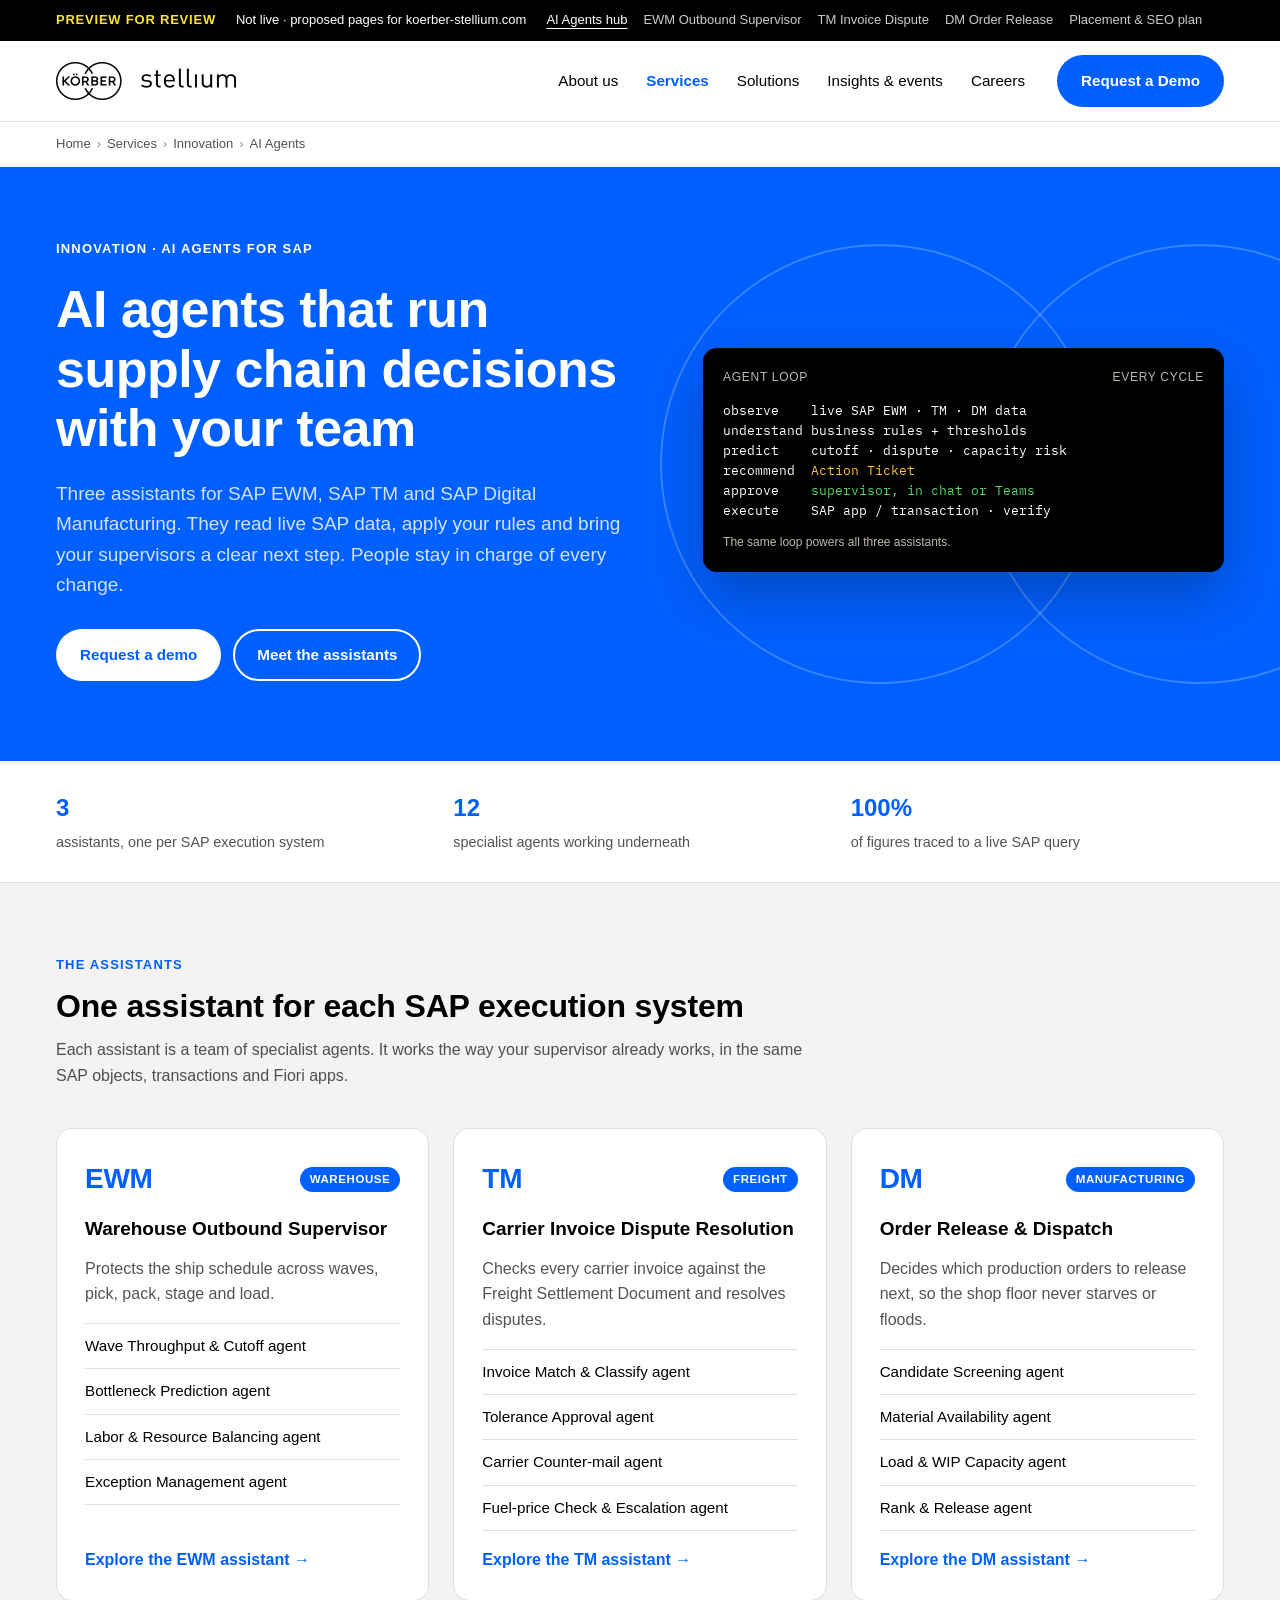
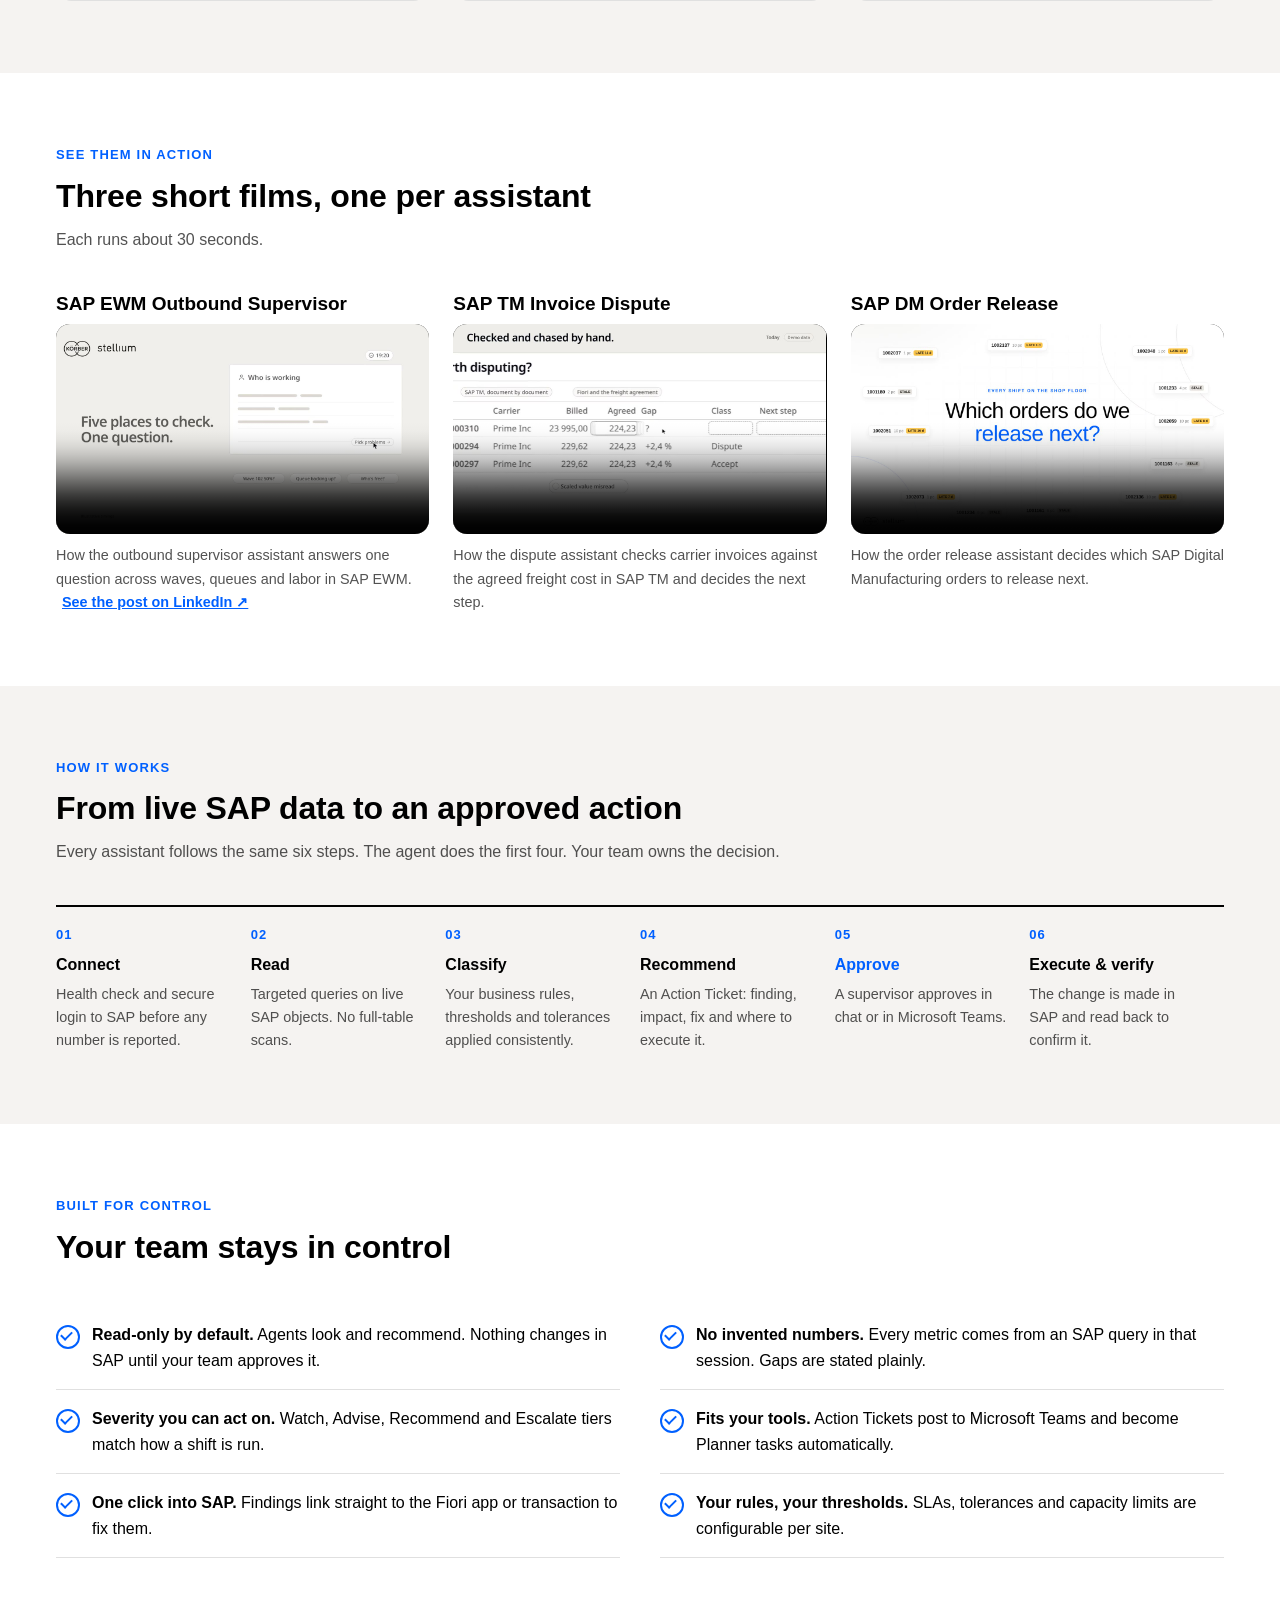
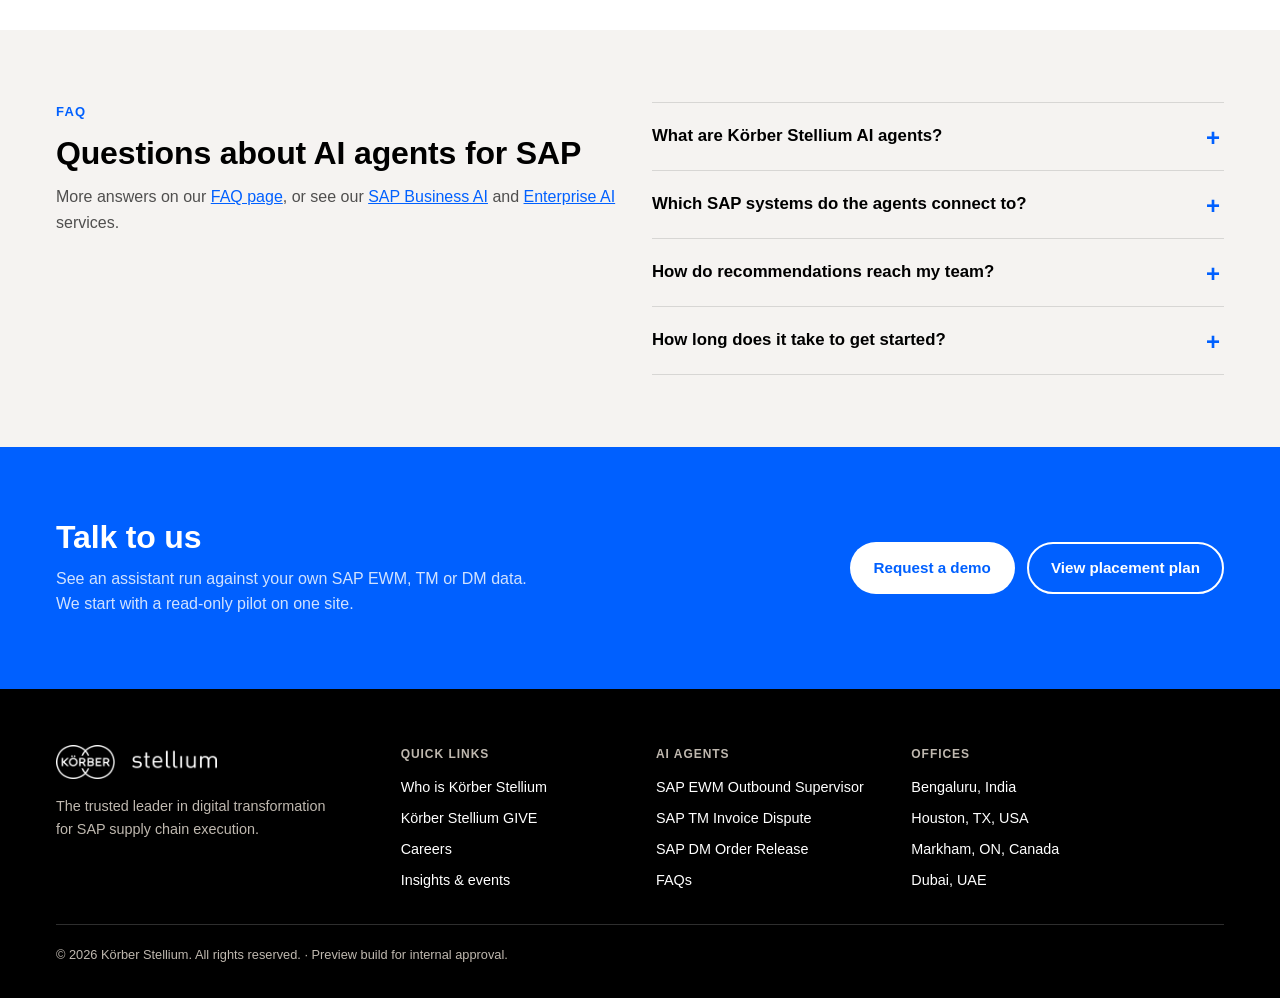
==== index.html @ d1a4d984 "first commit" ====
<!doctype html>
<html lang="en"><head><meta charset="utf-8"><meta name="viewport" content="width=device-width, initial-scale=1, viewport-fit=cover"><title>AI Agents for SAP EWM, TM &amp; DM | Körber Stellium</title>
<meta name="claude:viewport-fit-sides" content="cover">
<meta name="description" content="AI agents for SAP EWM outbound supervision, SAP TM freight invoice disputes and SAP DM order release. Live SAP data, clear recommendations, human approval.">
<meta name="keywords" content="SAP AI agents, SAP EWM AI, SAP TM invoice dispute automation, SAP Digital Manufacturing order release, supply chain AI agents">
<meta name="robots" content="noindex, nofollow"><!-- preview only: switch to "index, follow" on koerber-stellium.com -->
<link rel="canonical" href="https://koerber-stellium.com/our-services/innovation/ai-agents/">
<meta property="og:type" content="website"><meta property="og:site_name" content="Körber Stellium">
<meta property="og:title" content="AI Agents for SAP EWM, TM &amp; DM | Körber Stellium"><meta property="og:description" content="AI agents for SAP EWM outbound supervision, SAP TM freight invoice disputes and SAP DM order release. Live SAP data, clear recommendations, human approval."><meta property="og:url" content="https://koerber-stellium.com/our-services/innovation/ai-agents/">
<meta property="og:image" content="https://koerber-stellium.com/wp-content/uploads/ai-agents/ewm-outbound-supervisor.jpg"><meta property="og:image:width" content="1280"><meta property="og:image:height" content="720"><meta property="og:image:alt" content="AI Agents for SAP EWM, TM &amp; DM | Körber Stellium"><meta name="twitter:card" content="summary_large_image"><meta name="twitter:image" content="https://koerber-stellium.com/wp-content/uploads/ai-agents/ewm-outbound-supervisor.jpg"><meta name="twitter:title" content="AI Agents for SAP EWM, TM &amp; DM | Körber Stellium"><meta name="twitter:description" content="AI agents for SAP EWM outbound supervision, SAP TM freight invoice disputes and SAP DM order release. Live SAP data, clear recommendations, human approval.">
<link rel="preconnect" href="https://fonts.googleapis.com"><link rel="stylesheet" href="https://fonts.googleapis.com/css2?family=IBM+Plex+Mono:wght@400;600&display=swap"><link rel="stylesheet" href="styles.css"><script type="application/ld+json">{"@context": "https://schema.org", "@type": "BreadcrumbList", "itemListElement": [{"@type": "ListItem", "position": 1, "name": "Home", "item": "https://koerber-stellium.com/"}, {"@type": "ListItem", "position": 2, "name": "Services", "item": "https://koerber-stellium.com/our-services/"}, {"@type": "ListItem", "position": 3, "name": "Innovation", "item": "https://koerber-stellium.com/our-services/innovation/"}, {"@type": "ListItem", "position": 4, "name": "AI Agents", "item": "https://koerber-stellium.com/our-services/innovation/ai-agents/"}]}</script><script type="application/ld+json">{"@context": "https://schema.org", "@type": "FAQPage", "mainEntity": [{"@type": "Question", "name": "What are Körber Stellium AI agents?", "acceptedAnswer": {"@type": "Answer", "text": "They are AI assistants that work inside your SAP execution systems. Each one reads live data from SAP EWM, SAP TM or SAP Digital Manufacturing, applies your business rules, and hands your team a ranked recommendation or a ready-to-approve action."}}, {"@type": "Question", "name": "Which SAP systems do the agents connect to?", "acceptedAnswer": {"@type": "Answer", "text": "SAP Extended Warehouse Management (EWM), SAP Transportation Management (TM) and SAP Digital Manufacturing (DM), on S/4HANA and SAP cloud tenants, through the Körber Stellium SAP Connector and SAP DM APIs."}}, {"@type": "Question", "name": "How do recommendations reach my team?", "acceptedAnswer": {"@type": "Answer", "text": "As Action Tickets with the finding, the impact, the recommended step and the SAP transaction or Fiori app to use. Tickets can be posted to a Microsoft Teams channel, where a flow creates Planner tasks automatically."}}, {"@type": "Question", "name": "How long does it take to get started?", "acceptedAnswer": {"@type": "Answer", "text": "A typical pilot starts with one assistant, one site and read-only access. Talk to us about an assessment of your EWM, TM or DM landscape to scope it."}}]}</script><script type="application/ld+json">{"@context": "https://schema.org", "@type": "ItemList", "name": "Körber Stellium AI agents for SAP", "itemListElement": [{"@type": "ListItem", "position": 1, "url": "https://koerber-stellium.com/our-services/innovation/ai-agents/sap-ewm-outbound-supervisor-agent/", "name": "SAP EWM Outbound Supervisor AI Agent"}, {"@type": "ListItem", "position": 2, "url": "https://koerber-stellium.com/our-services/innovation/ai-agents/sap-tm-freight-invoice-dispute-agent/", "name": "SAP TM Freight Invoice Dispute AI Agent"}, {"@type": "ListItem", "position": 3, "url": "https://koerber-stellium.com/our-services/innovation/ai-agents/sap-dm-order-release-agent/", "name": "SAP DM Order Release AI Agent"}]}</script></head><body><div class="review"><div class="wrap"><b>Preview for review</b><span>Not live · proposed pages for koerber-stellium.com</span><nav aria-label="Preview pages"><a href="index.html" aria-current="page">AI Agents hub</a><a href="ewm-outbound-supervisor-agent.html">EWM Outbound Supervisor</a><a href="tm-invoice-dispute-agent.html">TM Invoice Dispute</a><a href="dm-order-release-agent.html">DM Order Release</a><a href="placement-plan.html">Placement &amp; SEO plan</a></nav></div></div><header class="site"><div class="wrap">
<a class="logo" href="index.html" aria-label="Körber Stellium home"><img src="logo-black.png" alt="Körber Stellium" width="180" height="38"></a>
<nav class="mainnav" aria-label="Main"><a href="https://koerber-stellium.com/who-is-korber-stellium/">About us</a><a class="on" href="https://koerber-stellium.com/our-services/">Services</a><a href="https://koerber-stellium.com/our-solutions/">Solutions</a><a href="https://koerber-stellium.com/insights-events/">Insights &amp; events</a><a href="https://koerber-stellium.com/careers-at-stellium/">Careers</a></nav>
<a class="btn btn-blue" href="https://koerber-stellium.com/contact-us/">Request a Demo</a>
</div></header><nav class="crumbs wrap" aria-label="Breadcrumb"><ol><li><a href="https://koerber-stellium.com/">Home</a></li><li><a href="https://koerber-stellium.com/our-services/">Services</a></li><li><a href="https://koerber-stellium.com/our-services/innovation/">Innovation</a></li><li><span aria-current=page>AI Agents</span></li></ol></nav>
<main>
<section class="hero"><div class="rings" aria-hidden="true"><i></i><i></i></div><div class="wrap">
<div class="copy"><p class="eyebrow">Innovation · AI agents for SAP</p>
<h1>AI agents that run supply chain decisions with your team</h1>
<p class="lead">Three assistants for SAP EWM, SAP TM and SAP Digital Manufacturing. They read live SAP data, apply your rules and bring your supervisors a clear next step. People stay in charge of every change.</p>
<div class="ctas"><a class="btn btn-white" href="https://koerber-stellium.com/contact-us/">Request a demo</a><a class="btn btn-ghost" href="#assistants">Meet the assistants</a></div></div>
<div class="console" role="img" aria-label="Example of an agent decision loop">
<div class="bar"><span>Agent loop</span><span>every cycle</span></div>
<pre>observe    live SAP EWM · TM · DM data
understand business rules + thresholds
predict    cutoff · dispute · capacity risk
recommend  <span class="k-rec">Action Ticket</span>
approve    <span class="k-ok">supervisor, in chat or Teams</span>
execute    SAP app / transaction · verify</pre>
<p class="note">The same loop powers all three assistants.</p></div>
</div></section>

<div class="facts"><div class="wrap">
<div><b>3</b><span>assistants, one per SAP execution system</span></div>
<div><b>12</b><span>specialist agents working underneath</span></div>
<div><b>100%</b><span>of figures traced to a live SAP query</span></div>
</div></div>

<section id="assistants" class="cream"><div class="wrap">
<div class="sec-head"><p class="eyebrow" style="color:var(--blue)">The assistants</p><h2>One assistant for each SAP execution system</h2><p>Each assistant is a team of specialist agents. It works the way your supervisor already works, in the same SAP objects, transactions and Fiori apps.</p></div>
<div class="assistants">
<article class="acard"><div class="sys"><strong>EWM</strong><span class="chip c-blue">Warehouse</span></div>
<h3>Warehouse Outbound Supervisor</h3><p class="role">Protects the ship schedule across waves, pick, pack, stage and load.</p><ul><li>Wave Throughput &amp; Cutoff agent</li><li>Bottleneck Prediction agent</li><li>Labor &amp; Resource Balancing agent</li><li>Exception Management agent</li></ul><a class="more" href="ewm-outbound-supervisor-agent.html">Explore the EWM assistant →</a></article>
<article class="acard"><div class="sys"><strong>TM</strong><span class="chip c-blue">Freight</span></div>
<h3>Carrier Invoice Dispute Resolution</h3><p class="role">Checks every carrier invoice against the Freight Settlement Document and resolves disputes.</p><ul><li>Invoice Match &amp; Classify agent</li><li>Tolerance Approval agent</li><li>Carrier Counter-mail agent</li><li>Fuel-price Check &amp; Escalation agent</li></ul><a class="more" href="tm-invoice-dispute-agent.html">Explore the TM assistant →</a></article>
<article class="acard"><div class="sys"><strong>DM</strong><span class="chip c-blue">Manufacturing</span></div>
<h3>Order Release &amp; Dispatch</h3><p class="role">Decides which production orders to release next, so the shop floor never starves or floods.</p><ul><li>Candidate Screening agent</li><li>Material Availability agent</li><li>Load &amp; WIP Capacity agent</li><li>Rank &amp; Release agent</li></ul><a class="more" href="dm-order-release-agent.html">Explore the DM assistant →</a></article>
</div></div></section>

<section><div class="wrap">
<div class="sec-head"><p class="eyebrow" style="color:var(--blue)">See them in action</p><h2>Three short films, one per assistant</h2><p>Each runs about 30 seconds.</p></div>
<div class="vidgrid"><div class="stack" style="gap:10px;min-width:0"><h3>SAP EWM Outbound Supervisor</h3><figure class="vid"><video controls playsinline preload="none" poster="media/ewm-outbound-supervisor.jpg" aria-label="SAP EWM Outbound Supervisor AI Agent in action"><source src="media/ewm-outbound-supervisor.mp4" type="video/mp4"></video><figcaption>How the outbound supervisor assistant answers one question across waves, queues and labor in SAP EWM. <a class="li" href="https://www.linkedin.com/posts/koerber-stellium_outbound-ai-sapewm-activity-7511827923889209345-TGrz" target="_blank" rel="noopener">See the post on LinkedIn ↗</a></figcaption></figure></div><div class="stack" style="gap:10px;min-width:0"><h3>SAP TM Invoice Dispute</h3><figure class="vid"><video controls playsinline preload="none" poster="media/tm-dispute-agent.jpg" aria-label="SAP TM Carrier Invoice Dispute AI Agent in action"><source src="media/tm-dispute-agent.mp4" type="video/mp4"></video><figcaption>How the dispute assistant checks carrier invoices against the agreed freight cost in SAP TM and decides the next step.</figcaption></figure></div><div class="stack" style="gap:10px;min-width:0"><h3>SAP DM Order Release</h3><figure class="vid"><video controls playsinline preload="none" poster="media/dm-order-release-agent.jpg" aria-label="SAP DM Order Release AI Agent in action"><source src="media/dm-order-release-agent.mp4" type="video/mp4"></video><figcaption>How the order release assistant decides which SAP Digital Manufacturing orders to release next.</figcaption></figure></div></div>
</div></section>
<section class="cream"><div class="wrap">
<div class="sec-head"><p class="eyebrow" style="color:var(--blue)">How it works</p><h2>From live SAP data to an approved action</h2><p>Every assistant follows the same six steps. The agent does the first four. Your team owns the decision.</p></div>
<ol class="steps">
<li><b>Connect</b><span>Health check and secure login to SAP before any number is reported.</span></li>
<li><b>Read</b><span>Targeted queries on live SAP objects. No full-table scans.</span></li>
<li><b>Classify</b><span>Your business rules, thresholds and tolerances applied consistently.</span></li>
<li><b>Recommend</b><span>An Action Ticket: finding, impact, fix and where to execute it.</span></li>
<li class="human"><b>Approve</b><span>A supervisor approves in chat or in Microsoft Teams.</span></li>
<li><b>Execute &amp; verify</b><span>The change is made in SAP and read back to confirm it.</span></li>
</ol></div></section>

<section><div class="wrap">
<div class="sec-head"><p class="eyebrow" style="color:var(--blue)">Built for control</p><h2>Your team stays in control</h2></div>
<ul class="guards">
<li><b>Read-only by default.</b> Agents look and recommend. Nothing changes in SAP until your team approves it.</li>
<li><b>No invented numbers.</b> Every metric comes from an SAP query in that session. Gaps are stated plainly.</li>
<li><b>Severity you can act on.</b> Watch, Advise, Recommend and Escalate tiers match how a shift is run.</li>
<li><b>Fits your tools.</b> Action Tickets post to Microsoft Teams and become Planner tasks automatically.</li>
<li><b>One click into SAP.</b> Findings link straight to the Fiori app or transaction to fix them.</li>
<li><b>Your rules, your thresholds.</b> SLAs, tolerances and capacity limits are configurable per site.</li>
</ul></div></section>

<section class="cream"><div class="wrap grid2" style="align-items:start">
<div class="sec-head" style="margin:0"><p class="eyebrow" style="color:var(--blue)">FAQ</p><h2>Questions about AI agents for SAP</h2><p>More answers on our <a href="https://koerber-stellium.com/faq/">FAQ page</a>, or see our <a href="https://koerber-stellium.com/our-services/sap-services/sap-business-ai/">SAP Business AI</a> and <a href="https://koerber-stellium.com/our-services/innovation/enterprise-ai/">Enterprise AI</a> services.</p></div>
<div class="faq"><details><summary>What are Körber Stellium AI agents?</summary><p>They are AI assistants that work inside your SAP execution systems. Each one reads live data from SAP EWM, SAP TM or SAP Digital Manufacturing, applies your business rules, and hands your team a ranked recommendation or a ready-to-approve action.</p></details><details><summary>Which SAP systems do the agents connect to?</summary><p>SAP Extended Warehouse Management (EWM), SAP Transportation Management (TM) and SAP Digital Manufacturing (DM), on S/4HANA and SAP cloud tenants, through the Körber Stellium SAP Connector and SAP DM APIs.</p></details><details><summary>How do recommendations reach my team?</summary><p>As Action Tickets with the finding, the impact, the recommended step and the SAP transaction or Fiori app to use. Tickets can be posted to a Microsoft Teams channel, where a flow creates Planner tasks automatically.</p></details><details><summary>How long does it take to get started?</summary><p>A typical pilot starts with one assistant, one site and read-only access. Talk to us about an assessment of your EWM, TM or DM landscape to scope it.</p></details></div>
</div></section>
</main>
<section class="talk"><div class="wrap"><div><h2>Talk to us</h2><p>See an assistant run against your own SAP EWM, TM or DM data. We start with a read-only pilot on one site.</p></div>
<div style="display:flex;gap:12px;flex-wrap:wrap"><a class="btn btn-white" href="https://koerber-stellium.com/contact-us/">Request a demo</a><a class="btn btn-ghost" href="placement-plan.html">View placement plan</a></div></div></section><footer><div class="wrap">
<div class="stack"><a class="logo" href="index.html"><img src="logo-white.png" alt="Körber Stellium" width="160" height="34"></a><p style="color:var(--pebble);max-width:34ch">The trusted leader in digital transformation for SAP supply chain execution.</p></div>
<div><h4>Quick links</h4><ul><li><a href="https://koerber-stellium.com/who-is-korber-stellium/">Who is Körber Stellium</a></li><li><a href="https://koerber-stellium.com/stellium-give/">Körber Stellium GIVE</a></li><li><a href="https://koerber-stellium.com/careers-at-stellium/">Careers</a></li><li><a href="https://koerber-stellium.com/insights-events/">Insights &amp; events</a></li></ul></div>
<div><h4>AI agents</h4><ul><li><a href="ewm-outbound-supervisor-agent.html">SAP EWM Outbound Supervisor</a></li><li><a href="tm-invoice-dispute-agent.html">SAP TM Invoice Dispute</a></li><li><a href="dm-order-release-agent.html">SAP DM Order Release</a></li><li><a href="https://koerber-stellium.com/faq/">FAQs</a></li></ul></div>
<div><h4>Offices</h4><ul><li>Bengaluru, India</li><li>Houston, TX, USA</li><li>Markham, ON, Canada</li><li>Dubai, UAE</li></ul></div>
<p class="legal">© 2026 Körber Stellium. All rights reserved. · Preview build for internal approval.</p>
</div></footer></body></html>
---- styles.css ----
/* Layout: Körber Stellium site chrome (white header, blue hero band, cream sections, black footer); content in a 1200px column with 12-col feel */
:root{
  --blue:#0060FF; --ink:#000000; --paper:#FFFFFF; --cream:#F5F3F1; --sand:#E6E2DC; --pebble:#BFB8AF; --stone:#9D968D;
  --lemon:#FFE32F; --amber:#FEC037; --orange:#FE8623; --green:#00A310;
  --muted:rgba(0,0,0,.68); --line:rgba(0,0,0,.12); --on-blue-muted:rgba(255,255,255,.82);
  --sans:Arial,"Helvetica Neue",Helvetica,sans-serif;
  --mono:"IBM Plex Mono",ui-monospace,SFMono-Regular,Menlo,Consolas,monospace;
  --s1:.8125rem; --s2:1rem; --s3:1.1875rem; --s4:1.5rem; --s5:2rem; --s6:clamp(2rem,4.4vw,3.25rem);
  color-scheme:light;
}
*{box-sizing:border-box}
body{background:var(--paper);color:var(--ink);font-family:var(--sans);font-size:var(--s2);line-height:1.6;margin:0}
a{color:var(--blue)}
a:focus-visible,button:focus-visible{outline:3px solid var(--blue);outline-offset:3px}
h1,h2,h3{text-wrap:balance;line-height:1.15;margin:0;font-weight:700}
h1{font-size:var(--s6);letter-spacing:-.01em}
h2{font-size:var(--s5);letter-spacing:-.005em}
h3{font-size:var(--s3)}
p{margin:0}
.wrap{max-width:1200px;margin:0 auto;padding-left:max(16px,env(safe-area-inset-left,0px));padding-right:max(16px,env(safe-area-inset-right,0px))}
.eyebrow{font-size:var(--s1);text-transform:uppercase;letter-spacing:.09em;font-weight:700}
.lead{font-size:var(--s3);max-width:60ch}
.measure{max-width:65ch}
section{padding-block:72px}
.cream{background:var(--cream)}
.stack{display:flex;flex-direction:column;gap:16px}
.sec-head{display:flex;flex-direction:column;gap:12px;margin-bottom:40px;max-width:760px}
.sec-head p{color:var(--muted)}

/* review bar */
.review{background:var(--ink);color:var(--paper);font-size:var(--s1)}
.review .wrap{display:flex;flex-wrap:wrap;gap:8px 20px;align-items:center;padding-block:10px}
.review b{color:var(--lemon);letter-spacing:.06em;text-transform:uppercase}
.review nav{display:flex;flex-wrap:wrap;gap:4px 16px}
.review a{color:var(--paper);text-decoration:none;opacity:.8}
.review a[aria-current]{opacity:1;text-decoration:underline;text-underline-offset:4px}
.review a:hover{opacity:1}

/* header */
header.site{background:var(--paper);border-bottom:1px solid var(--line);position:sticky;top:env(safe-area-inset-top,0px);z-index:20}
body::before{content:"";position:fixed;inset:0 0 auto;height:env(safe-area-inset-top,0px);z-index:30;background:var(--ink)}
header.site .wrap{display:flex;align-items:center;gap:32px;padding-block:14px}
.logo img{height:38px;width:auto;display:block}
.mainnav{display:flex;gap:28px;font-size:.95rem;margin-left:auto}
.mainnav a{color:var(--ink);text-decoration:none}
.mainnav a.on{color:var(--blue);font-weight:700}
.mainnav a:hover{color:var(--blue)}
.btn{display:inline-flex;align-items:center;gap:8px;padding:12px 22px;border-radius:999px;font-weight:700;text-decoration:none;font-size:.95rem;border:2px solid transparent;white-space:nowrap;transition:background .15s,color .15s}
.btn-blue{background:var(--blue);color:var(--paper)}
.btn-blue:hover{background:var(--ink)}
.btn-white{background:var(--paper);color:var(--blue)}
.btn-white:hover{background:var(--ink);color:var(--paper)}
.btn-ghost{border-color:var(--paper);color:var(--paper)}
.btn-ghost:hover{background:var(--paper);color:var(--blue)}
@media (max-width:900px){.mainnav{display:none}header.site .btn{margin-left:auto}}
@media (max-width:480px){.logo img{height:30px}header.site .btn{padding:10px 16px;font-size:.85rem}.review span{display:none}}

/* breadcrumb */
.crumbs{font-size:var(--s1);padding-block:12px;color:var(--muted)}
.crumbs ol{list-style:none;display:flex;flex-wrap:wrap;gap:6px;margin:0;padding:0}
.crumbs li+li::before{content:"›";margin-right:6px;color:var(--stone)}
.crumbs a{color:var(--muted);text-decoration:none}
.crumbs a:hover{color:var(--blue)}

/* hero */
.hero{background:var(--blue);color:var(--paper);position:relative;overflow:hidden;padding-block:72px 80px}
.hero .wrap{position:relative;z-index:1;display:grid;grid-template-columns:minmax(0,1.15fr) minmax(0,1fr);gap:48px;align-items:center}
.hero .copy{display:flex;flex-direction:column;gap:20px;min-width:0}
.hero .lead{color:var(--on-blue-muted)}
.hero .ctas{display:flex;flex-wrap:wrap;gap:12px;margin-top:8px}
.rings{position:absolute;right:-140px;top:50%;width:760px;height:440px;transform:translateY(-50%);pointer-events:none}
.rings i{position:absolute;top:0;width:440px;height:440px;border:2px solid rgba(255,255,255,.22);border-radius:50%}
.rings i:first-child{left:0}.rings i:last-child{left:320px}
@media (max-width:900px){.hero .wrap{grid-template-columns:1fr}.rings{right:-380px}}

/* console sample */
.console{background:var(--ink);color:var(--paper);border-radius:14px;padding:20px;font-family:var(--mono);font-size:.8125rem;line-height:1.55;min-width:0;box-shadow:0 24px 60px rgba(0,0,0,.25)}
.console .bar{display:flex;justify-content:space-between;gap:12px;font-family:var(--sans);font-size:.75rem;letter-spacing:.06em;text-transform:uppercase;color:var(--pebble);margin-bottom:14px}
.console .scroll{overflow-x:auto}
.console pre{margin:0;white-space:pre;font-family:inherit}
.console table{border-collapse:collapse;width:100%;font-variant-numeric:tabular-nums;white-space:nowrap}
.console th{color:var(--pebble);font-weight:400;text-align:left;padding:4px 10px 6px 0;border-bottom:1px solid rgba(255,255,255,.18)}
.console td{padding:6px 10px 6px 0;border-bottom:1px solid rgba(255,255,255,.08)}
.console .note{font-family:var(--sans);font-size:.75rem;color:var(--pebble);margin-top:12px}
.k-esc{color:var(--orange)}.k-rec{color:var(--amber)}.k-ok{color:#5BD36A}.k-hold{color:var(--lemon)}

/* chips */
.chip{display:inline-block;font-family:var(--sans);font-size:.72rem;font-weight:700;letter-spacing:.05em;text-transform:uppercase;padding:3px 10px;border-radius:999px;white-space:nowrap}
.c-watch{background:var(--sand);color:var(--ink)}.c-advise{background:var(--lemon);color:var(--ink)}
.c-rec{background:var(--amber);color:var(--ink)}.c-esc{background:var(--orange);color:var(--ink)}
.c-ok{background:var(--green);color:var(--paper)}.c-blue{background:var(--blue);color:var(--paper)}

/* fact strip */
.facts{border-bottom:1px solid var(--line)}
.facts .wrap{display:grid;grid-template-columns:repeat(3,minmax(0,1fr));gap:24px;padding-block:28px}
.facts div{display:flex;flex-direction:column;gap:4px}
.facts b{font-size:var(--s4);color:var(--blue)}
.facts span{color:var(--muted);font-size:.9rem}
@media (max-width:600px){.facts .wrap{grid-template-columns:1fr;gap:16px}}

/* assistant cards */
.assistants{display:grid;grid-template-columns:repeat(3,minmax(0,1fr));gap:24px}
.acard{display:flex;flex-direction:column;gap:16px;background:var(--paper);border:1px solid var(--line);border-radius:16px;padding:28px;min-width:0}
.acard .sys{display:flex;justify-content:space-between;align-items:center;gap:12px}
.acard .sys strong{font-size:1.75rem;color:var(--blue);letter-spacing:-.01em}
.acard .role{color:var(--muted)}
.acard ul{list-style:none;margin:0;padding:0;border-top:1px solid var(--line)}
.acard li{padding:10px 0;border-bottom:1px solid var(--line);font-size:.95rem}
.acard .more{margin-top:auto;font-weight:700;text-decoration:none}
.acard .more:hover{text-decoration:underline}
@media (max-width:960px){.assistants{grid-template-columns:1fr}}

/* steps */
.steps{list-style:none;margin:0;padding:0;display:grid;grid-template-columns:repeat(6,minmax(0,1fr));gap:0;counter-reset:s;border-top:2px solid var(--ink)}
.steps li{counter-increment:s;padding:18px 18px 0 0;display:flex;flex-direction:column;gap:6px;min-width:0}
.steps li::before{content:counter(s,decimal-leading-zero);font-weight:700;color:var(--blue);font-size:var(--s1);letter-spacing:.08em}
.steps b{font-size:1rem}
.steps span{color:var(--muted);font-size:.9rem}
.steps li.human b{color:var(--blue)}
@media (max-width:960px){.steps{grid-template-columns:repeat(2,minmax(0,1fr));row-gap:24px}}

/* feature grid */
.grid2{display:grid;grid-template-columns:repeat(2,minmax(0,1fr));gap:24px}
.grid4{display:grid;grid-template-columns:repeat(4,minmax(0,1fr));gap:32px}
@media (max-width:900px){.grid4{grid-template-columns:repeat(2,minmax(0,1fr))}}
@media (max-width:700px){.grid2,.grid4{grid-template-columns:1fr}}
.feat{display:flex;flex-direction:column;gap:8px;min-width:0}
.feat p{color:var(--muted)}
.feat .ico{width:44px;height:44px;border-radius:50%;border:2px solid var(--blue);display:grid;place-items:center;color:var(--blue);font-weight:700}

/* agent cards (detail pages) */
.agent{background:var(--paper);border-radius:16px;padding:28px;display:flex;flex-direction:column;gap:14px;min-width:0;border:1px solid var(--line)}
.agent .top{display:flex;align-items:baseline;justify-content:space-between;gap:12px;flex-wrap:wrap}
.agent dl{margin:0;display:grid;grid-template-columns:auto 1fr;gap:6px 16px;font-size:.92rem}
.agent dt{color:var(--muted);text-transform:uppercase;font-size:.72rem;letter-spacing:.07em;padding-top:3px;font-weight:700}
.agent dd{margin:0;min-width:0}
.agent code,.tbl code{font-family:var(--mono);font-size:.82rem;background:var(--cream);padding:1px 6px;border-radius:4px;overflow-wrap:anywhere}

/* tables */
.tblwrap{overflow-x:auto;border:1px solid var(--line);border-radius:12px;background:var(--paper)}
.tbl{border-collapse:collapse;width:100%;font-size:.93rem;font-variant-numeric:tabular-nums}
.tbl th{text-align:left;background:var(--cream);font-size:.75rem;text-transform:uppercase;letter-spacing:.07em;padding:12px 16px;border-bottom:1px solid var(--line)}
.tbl td{padding:14px 16px;border-bottom:1px solid var(--line);vertical-align:top}
.tbl tr:last-child td{border-bottom:0}
.tbl td:first-child{font-weight:700}

/* guardrail list */
.guards{list-style:none;padding:0;margin:0;display:grid;grid-template-columns:repeat(2,minmax(0,1fr));gap:0 40px}
.guards li{padding:16px 0 16px 36px;border-bottom:1px solid var(--line);position:relative}
.guards li::before{content:"";position:absolute;left:0;top:19px;width:20px;height:20px;border-radius:50%;border:2px solid var(--blue)}
.guards li::after{content:"";position:absolute;left:7px;top:23px;width:5px;height:9px;border:solid var(--blue);border-width:0 2px 2px 0;transform:rotate(45deg)}
@media (max-width:700px){.guards{grid-template-columns:1fr}}

/* faq */
.faq{border-top:1px solid var(--line)}
.faq details{border-bottom:1px solid var(--line)}
.faq summary{cursor:pointer;padding:20px 40px 20px 0;font-weight:700;font-size:1.05rem;list-style:none;position:relative}
.faq summary::-webkit-details-marker{display:none}
.faq summary::after{content:"+";position:absolute;right:4px;top:16px;font-size:1.5rem;color:var(--blue)}
.faq details[open] summary::after{content:"–"}
.faq details p{padding:0 0 20px;color:var(--muted);max-width:70ch}

/* related + cta */
.related{display:grid;grid-template-columns:repeat(2,minmax(0,1fr));gap:24px}
.related a{display:flex;flex-direction:column;gap:6px;padding:24px;border-radius:16px;background:var(--paper);border:1px solid var(--line);text-decoration:none;color:var(--ink)}
.related a:hover{border-color:var(--blue)}
.related a span{color:var(--blue);font-weight:700;font-size:var(--s1);text-transform:uppercase;letter-spacing:.07em}
@media (max-width:700px){.related{grid-template-columns:1fr}}
.talk{background:var(--blue);color:var(--paper)}
.talk .wrap{display:flex;flex-wrap:wrap;gap:24px;align-items:center;justify-content:space-between}
.talk p{color:var(--on-blue-muted);max-width:56ch;margin-top:10px}

/* footer */
footer{background:var(--ink);color:var(--paper);font-size:.9rem}
footer .wrap{display:grid;grid-template-columns:1.4fr 1fr 1fr 1.4fr;gap:32px;padding-block:56px 32px}
footer h4{margin:0 0 12px;font-size:.75rem;text-transform:uppercase;letter-spacing:.08em;color:var(--pebble)}
footer ul{list-style:none;margin:0;padding:0;display:flex;flex-direction:column;gap:8px}
footer a{color:var(--paper);text-decoration:none}
footer a:hover{text-decoration:underline}
footer .logo img{height:34px}
footer .legal{grid-column:1/-1;border-top:1px solid rgba(255,255,255,.18);padding-top:20px;color:var(--pebble);font-size:.8rem}
@media (max-width:800px){footer .wrap{grid-template-columns:1fr 1fr}}

/* placement page */
.tree{font-size:.95rem;line-height:1.9;background:var(--paper);border:1px solid var(--line);border-radius:12px;padding:24px;overflow-x:auto}
.tree ul{list-style:none;margin:0;padding-left:22px;border-left:1px dashed var(--pebble)}
.tree>ul{border-left:0;padding-left:0}
.tree li{white-space:nowrap}
.tree .new{background:var(--blue);color:var(--paper);padding:2px 10px;border-radius:6px;font-weight:700}
.tree .touch{border-bottom:2px solid var(--amber)}
.legend{display:flex;flex-wrap:wrap;gap:16px;font-size:var(--s1);color:var(--muted);margin-top:12px}
.serp{border:1px solid var(--line);border-radius:12px;padding:16px 20px;background:var(--paper);display:flex;flex-direction:column;gap:2px;min-width:0}
.serp .u{font-size:.8rem;color:var(--muted);overflow-wrap:anywhere}
.serp .t{color:#1a0dab;font-size:1.1rem;font-family:Arial,sans-serif}
.serp .d{font-size:.88rem;color:var(--muted)}
@media (prefers-reduced-motion:reduce){*{transition:none!important}}

/* video */
.vid{margin:0;display:flex;flex-direction:column;gap:10px;min-width:0}
.vid video{width:100%;max-width:100%;aspect-ratio:16/9;background:var(--ink);border-radius:14px;display:block}
.vid figcaption{color:var(--muted);font-size:.9rem;max-width:70ch}
.vidsec .vid video{box-shadow:0 20px 50px rgba(0,0,0,.12)}
.vidgrid{display:grid;grid-template-columns:repeat(3,minmax(0,1fr));gap:24px}
@media (max-width:960px){.vidgrid{grid-template-columns:1fr}}
.vid .li{display:inline-block;margin-left:6px;font-weight:700;white-space:nowrap}
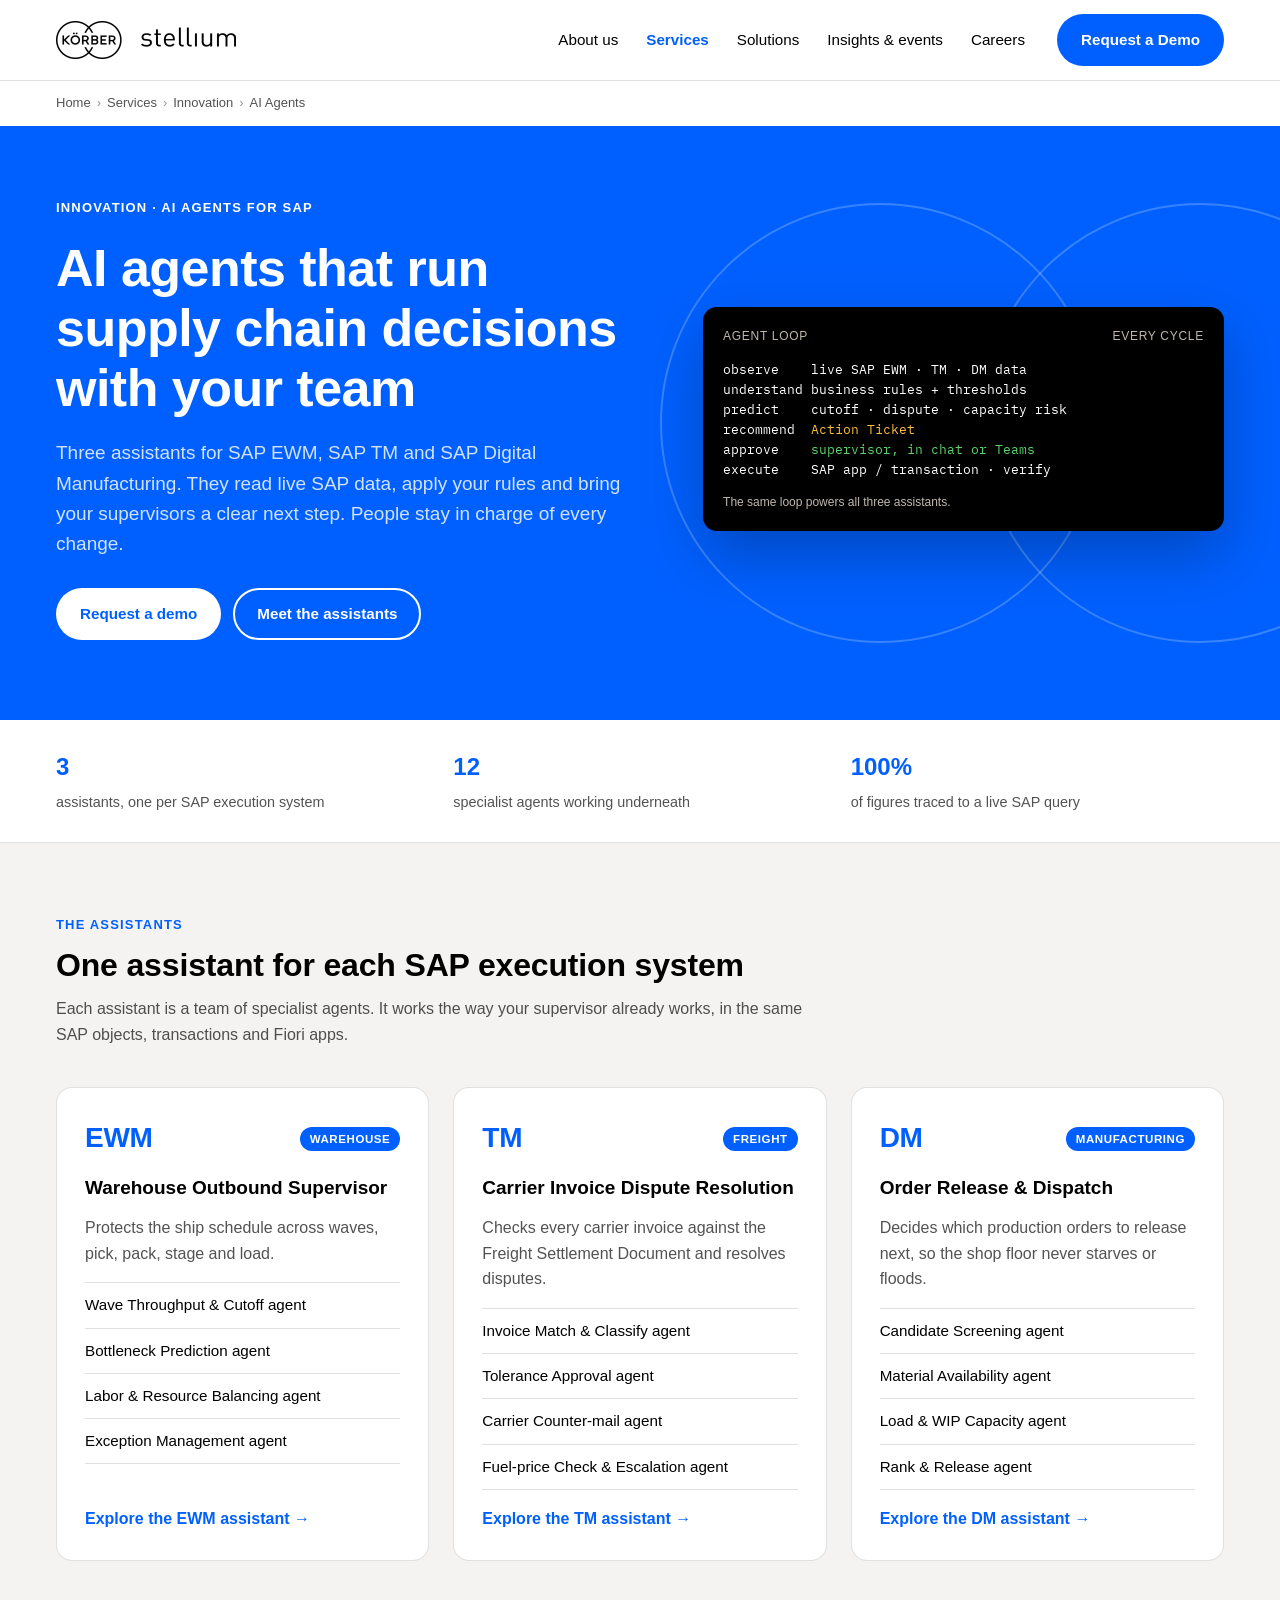
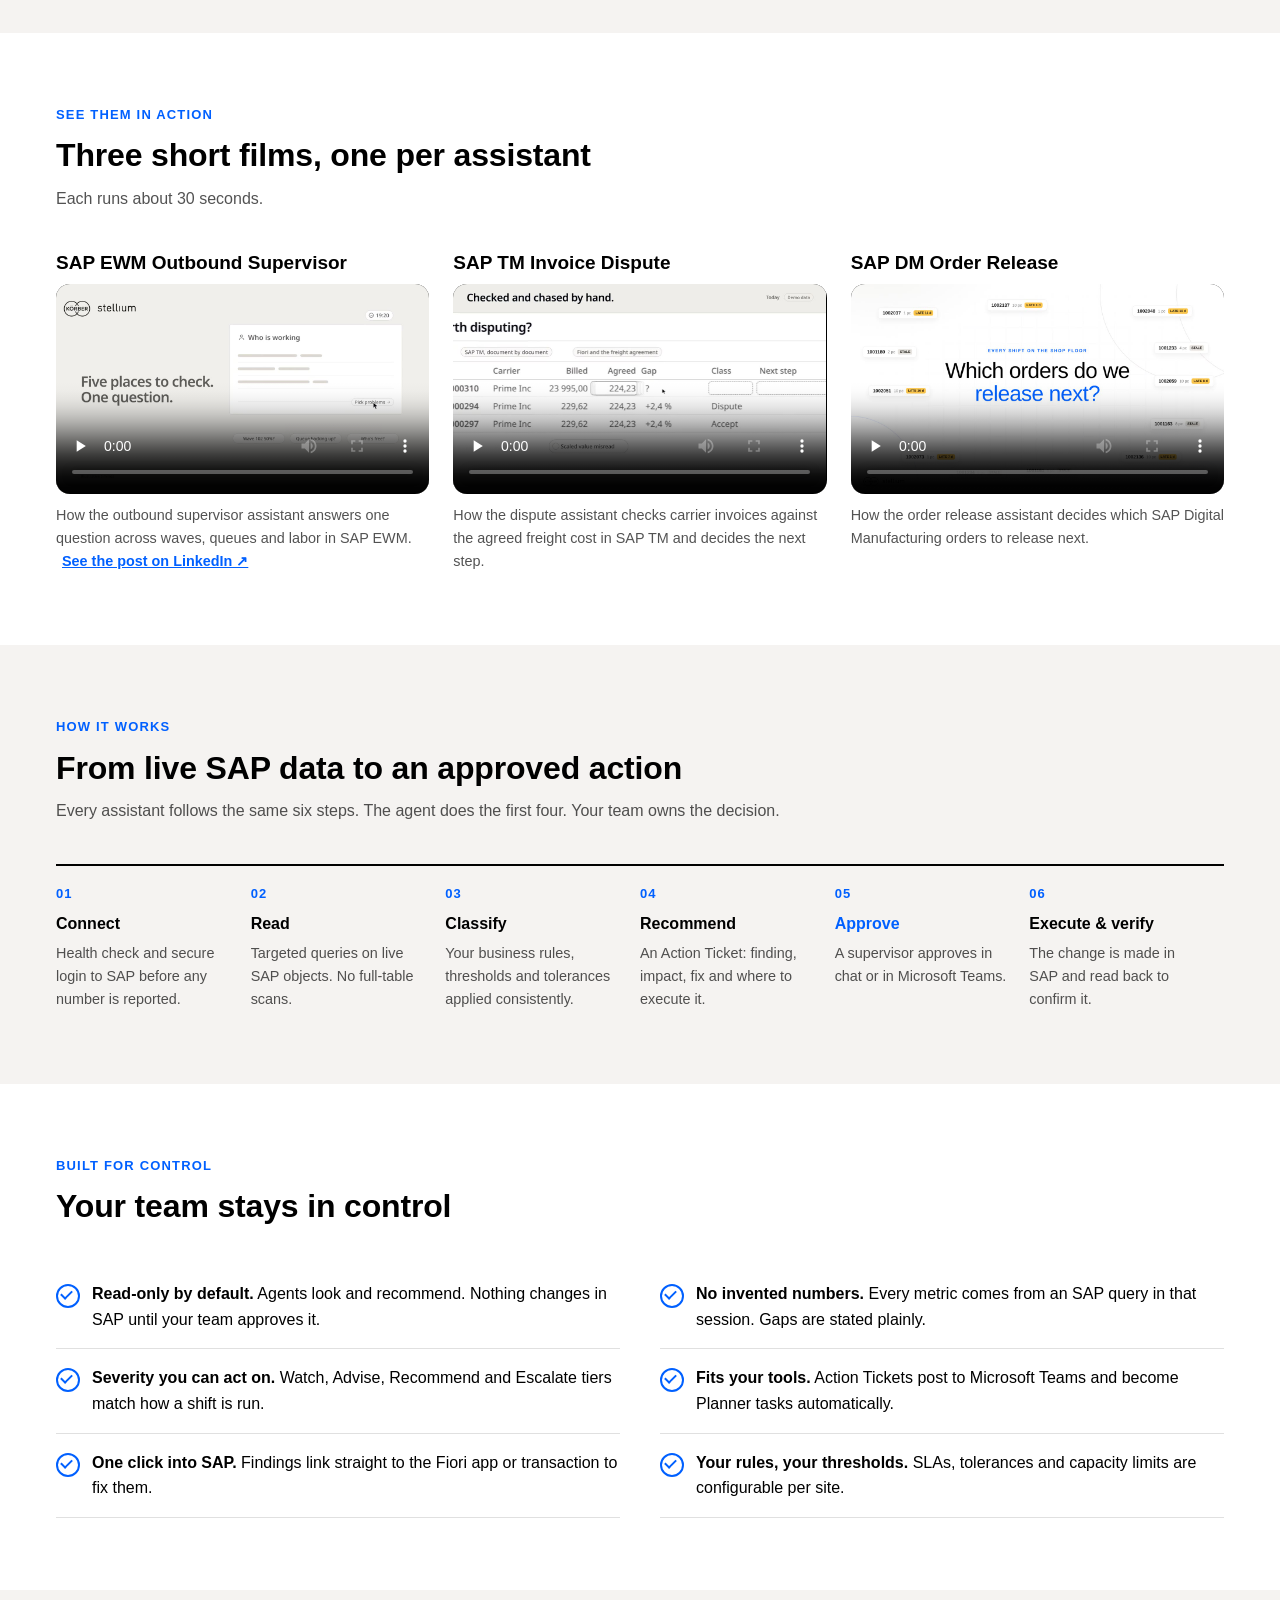
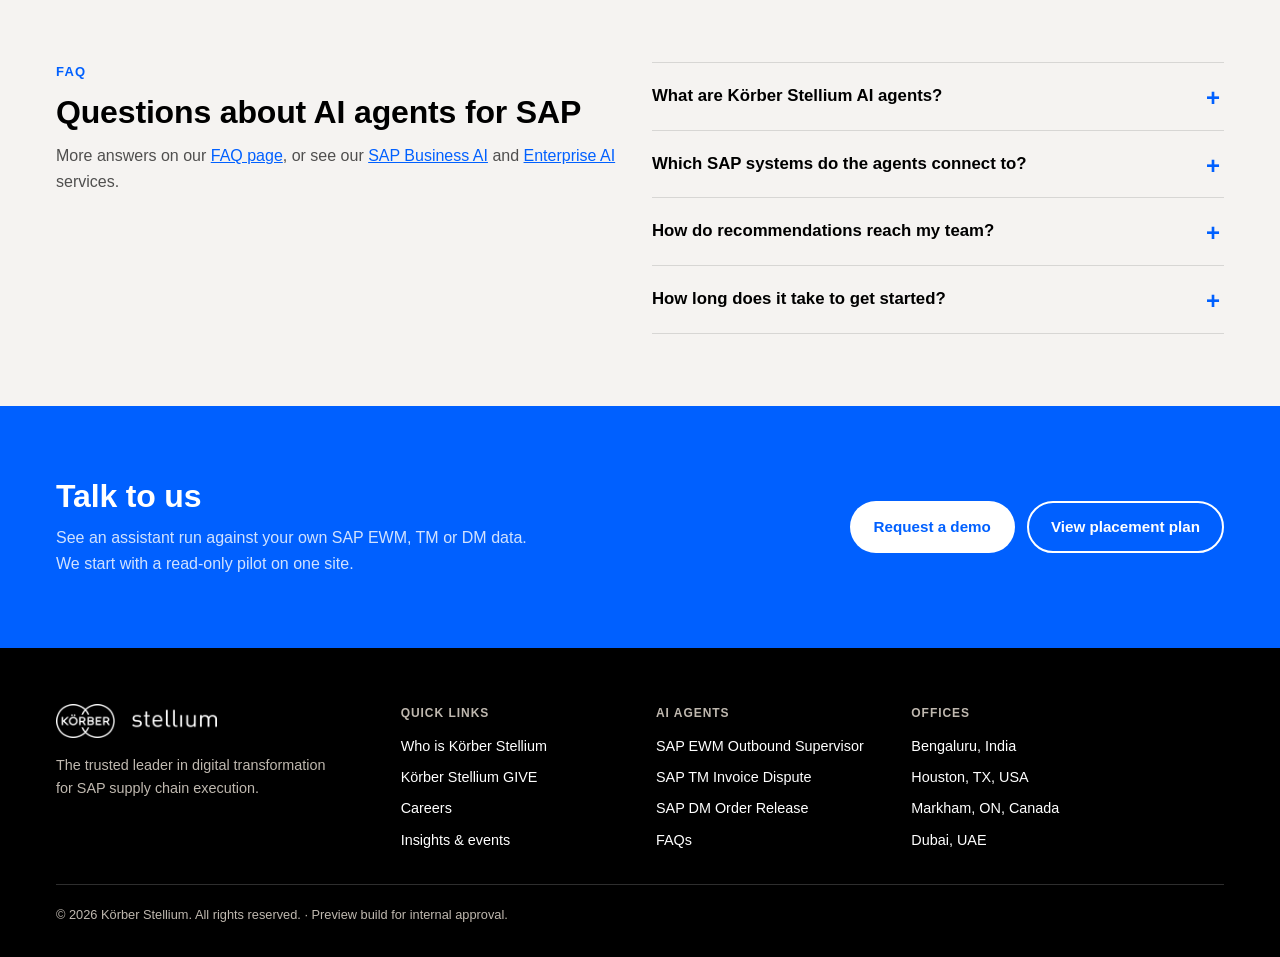
==== commit df03f478: "remove" ====
--- a/index.html
+++ b/index.html
@@ -1,88 +1,331 @@
 <!doctype html>
-<html lang="en"><head><meta charset="utf-8"><meta name="viewport" content="width=device-width, initial-scale=1, viewport-fit=cover"><title>AI Agents for SAP EWM, TM &amp; DM | Körber Stellium</title>
-<meta name="claude:viewport-fit-sides" content="cover">
-<meta name="description" content="AI agents for SAP EWM outbound supervision, SAP TM freight invoice disputes and SAP DM order release. Live SAP data, clear recommendations, human approval.">
-<meta name="keywords" content="SAP AI agents, SAP EWM AI, SAP TM invoice dispute automation, SAP Digital Manufacturing order release, supply chain AI agents">
-<meta name="robots" content="noindex, nofollow"><!-- preview only: switch to "index, follow" on koerber-stellium.com -->
-<link rel="canonical" href="https://koerber-stellium.com/our-services/innovation/ai-agents/">
-<meta property="og:type" content="website"><meta property="og:site_name" content="Körber Stellium">
-<meta property="og:title" content="AI Agents for SAP EWM, TM &amp; DM | Körber Stellium"><meta property="og:description" content="AI agents for SAP EWM outbound supervision, SAP TM freight invoice disputes and SAP DM order release. Live SAP data, clear recommendations, human approval."><meta property="og:url" content="https://koerber-stellium.com/our-services/innovation/ai-agents/">
-<meta property="og:image" content="https://koerber-stellium.com/wp-content/uploads/ai-agents/ewm-outbound-supervisor.jpg"><meta property="og:image:width" content="1280"><meta property="og:image:height" content="720"><meta property="og:image:alt" content="AI Agents for SAP EWM, TM &amp; DM | Körber Stellium"><meta name="twitter:card" content="summary_large_image"><meta name="twitter:image" content="https://koerber-stellium.com/wp-content/uploads/ai-agents/ewm-outbound-supervisor.jpg"><meta name="twitter:title" content="AI Agents for SAP EWM, TM &amp; DM | Körber Stellium"><meta name="twitter:description" content="AI agents for SAP EWM outbound supervision, SAP TM freight invoice disputes and SAP DM order release. Live SAP data, clear recommendations, human approval.">
-<link rel="preconnect" href="https://fonts.googleapis.com"><link rel="stylesheet" href="https://fonts.googleapis.com/css2?family=IBM+Plex+Mono:wght@400;600&display=swap"><link rel="stylesheet" href="styles.css"><script type="application/ld+json">{"@context": "https://schema.org", "@type": "BreadcrumbList", "itemListElement": [{"@type": "ListItem", "position": 1, "name": "Home", "item": "https://koerber-stellium.com/"}, {"@type": "ListItem", "position": 2, "name": "Services", "item": "https://koerber-stellium.com/our-services/"}, {"@type": "ListItem", "position": 3, "name": "Innovation", "item": "https://koerber-stellium.com/our-services/innovation/"}, {"@type": "ListItem", "position": 4, "name": "AI Agents", "item": "https://koerber-stellium.com/our-services/innovation/ai-agents/"}]}</script><script type="application/ld+json">{"@context": "https://schema.org", "@type": "FAQPage", "mainEntity": [{"@type": "Question", "name": "What are Körber Stellium AI agents?", "acceptedAnswer": {"@type": "Answer", "text": "They are AI assistants that work inside your SAP execution systems. Each one reads live data from SAP EWM, SAP TM or SAP Digital Manufacturing, applies your business rules, and hands your team a ranked recommendation or a ready-to-approve action."}}, {"@type": "Question", "name": "Which SAP systems do the agents connect to?", "acceptedAnswer": {"@type": "Answer", "text": "SAP Extended Warehouse Management (EWM), SAP Transportation Management (TM) and SAP Digital Manufacturing (DM), on S/4HANA and SAP cloud tenants, through the Körber Stellium SAP Connector and SAP DM APIs."}}, {"@type": "Question", "name": "How do recommendations reach my team?", "acceptedAnswer": {"@type": "Answer", "text": "As Action Tickets with the finding, the impact, the recommended step and the SAP transaction or Fiori app to use. Tickets can be posted to a Microsoft Teams channel, where a flow creates Planner tasks automatically."}}, {"@type": "Question", "name": "How long does it take to get started?", "acceptedAnswer": {"@type": "Answer", "text": "A typical pilot starts with one assistant, one site and read-only access. Talk to us about an assessment of your EWM, TM or DM landscape to scope it."}}]}</script><script type="application/ld+json">{"@context": "https://schema.org", "@type": "ItemList", "name": "Körber Stellium AI agents for SAP", "itemListElement": [{"@type": "ListItem", "position": 1, "url": "https://koerber-stellium.com/our-services/innovation/ai-agents/sap-ewm-outbound-supervisor-agent/", "name": "SAP EWM Outbound Supervisor AI Agent"}, {"@type": "ListItem", "position": 2, "url": "https://koerber-stellium.com/our-services/innovation/ai-agents/sap-tm-freight-invoice-dispute-agent/", "name": "SAP TM Freight Invoice Dispute AI Agent"}, {"@type": "ListItem", "position": 3, "url": "https://koerber-stellium.com/our-services/innovation/ai-agents/sap-dm-order-release-agent/", "name": "SAP DM Order Release AI Agent"}]}</script></head><body><div class="review"><div class="wrap"><b>Preview for review</b><span>Not live · proposed pages for koerber-stellium.com</span><nav aria-label="Preview pages"><a href="index.html" aria-current="page">AI Agents hub</a><a href="ewm-outbound-supervisor-agent.html">EWM Outbound Supervisor</a><a href="tm-invoice-dispute-agent.html">TM Invoice Dispute</a><a href="dm-order-release-agent.html">DM Order Release</a><a href="placement-plan.html">Placement &amp; SEO plan</a></nav></div></div><header class="site"><div class="wrap">
-<a class="logo" href="index.html" aria-label="Körber Stellium home"><img src="logo-black.png" alt="Körber Stellium" width="180" height="38"></a>
-<nav class="mainnav" aria-label="Main"><a href="https://koerber-stellium.com/who-is-korber-stellium/">About us</a><a class="on" href="https://koerber-stellium.com/our-services/">Services</a><a href="https://koerber-stellium.com/our-solutions/">Solutions</a><a href="https://koerber-stellium.com/insights-events/">Insights &amp; events</a><a href="https://koerber-stellium.com/careers-at-stellium/">Careers</a></nav>
-<a class="btn btn-blue" href="https://koerber-stellium.com/contact-us/">Request a Demo</a>
-</div></header><nav class="crumbs wrap" aria-label="Breadcrumb"><ol><li><a href="https://koerber-stellium.com/">Home</a></li><li><a href="https://koerber-stellium.com/our-services/">Services</a></li><li><a href="https://koerber-stellium.com/our-services/innovation/">Innovation</a></li><li><span aria-current=page>AI Agents</span></li></ol></nav>
-<main>
-<section class="hero"><div class="rings" aria-hidden="true"><i></i><i></i></div><div class="wrap">
-<div class="copy"><p class="eyebrow">Innovation · AI agents for SAP</p>
-<h1>AI agents that run supply chain decisions with your team</h1>
-<p class="lead">Three assistants for SAP EWM, SAP TM and SAP Digital Manufacturing. They read live SAP data, apply your rules and bring your supervisors a clear next step. People stay in charge of every change.</p>
-<div class="ctas"><a class="btn btn-white" href="https://koerber-stellium.com/contact-us/">Request a demo</a><a class="btn btn-ghost" href="#assistants">Meet the assistants</a></div></div>
-<div class="console" role="img" aria-label="Example of an agent decision loop">
-<div class="bar"><span>Agent loop</span><span>every cycle</span></div>
-<pre>observe    live SAP EWM · TM · DM data
+<html lang="en">
+
+<head>
+    <meta charset="utf-8">
+    <meta name="viewport" content="width=device-width, initial-scale=1, viewport-fit=cover">
+    <title>AI Agents for SAP EWM, TM &amp; DM | Körber Stellium</title>
+    <meta name="claude:viewport-fit-sides" content="cover">
+    <meta name="description"
+        content="AI agents for SAP EWM outbound supervision, SAP TM freight invoice disputes and SAP DM order release. Live SAP data, clear recommendations, human approval.">
+    <meta name="keywords"
+        content="SAP AI agents, SAP EWM AI, SAP TM invoice dispute automation, SAP Digital Manufacturing order release, supply chain AI agents">
+    <meta name="robots" content="noindex, nofollow">
+    <!-- preview only: switch to "index, follow" on koerber-stellium.com -->
+    <link rel="canonical" href="https://koerber-stellium.com/our-services/innovation/ai-agents/">
+    <meta property="og:type" content="website">
+    <meta property="og:site_name" content="Körber Stellium">
+    <meta property="og:title" content="AI Agents for SAP EWM, TM &amp; DM | Körber Stellium">
+    <meta property="og:description"
+        content="AI agents for SAP EWM outbound supervision, SAP TM freight invoice disputes and SAP DM order release. Live SAP data, clear recommendations, human approval.">
+    <meta property="og:url" content="https://koerber-stellium.com/our-services/innovation/ai-agents/">
+    <meta property="og:image"
+        content="https://koerber-stellium.com/wp-content/uploads/ai-agents/ewm-outbound-supervisor.jpg">
+    <meta property="og:image:width" content="1280">
+    <meta property="og:image:height" content="720">
+    <meta property="og:image:alt" content="AI Agents for SAP EWM, TM &amp; DM | Körber Stellium">
+    <meta name="twitter:card" content="summary_large_image">
+    <meta name="twitter:image"
+        content="https://koerber-stellium.com/wp-content/uploads/ai-agents/ewm-outbound-supervisor.jpg">
+    <meta name="twitter:title" content="AI Agents for SAP EWM, TM &amp; DM | Körber Stellium">
+    <meta name="twitter:description"
+        content="AI agents for SAP EWM outbound supervision, SAP TM freight invoice disputes and SAP DM order release. Live SAP data, clear recommendations, human approval.">
+    <link rel="preconnect" href="https://fonts.googleapis.com">
+    <link rel="stylesheet" href="https://fonts.googleapis.com/css2?family=IBM+Plex+Mono:wght@400;600&display=swap">
+    <link rel="stylesheet" href="styles.css">
+    <script
+        type="application/ld+json">{"@context": "https://schema.org", "@type": "BreadcrumbList", "itemListElement": [{"@type": "ListItem", "position": 1, "name": "Home", "item": "https://koerber-stellium.com/"}, {"@type": "ListItem", "position": 2, "name": "Services", "item": "https://koerber-stellium.com/our-services/"}, {"@type": "ListItem", "position": 3, "name": "Innovation", "item": "https://koerber-stellium.com/our-services/innovation/"}, {"@type": "ListItem", "position": 4, "name": "AI Agents", "item": "https://koerber-stellium.com/our-services/innovation/ai-agents/"}]}</script>
+    <script
+        type="application/ld+json">{"@context": "https://schema.org", "@type": "FAQPage", "mainEntity": [{"@type": "Question", "name": "What are Körber Stellium AI agents?", "acceptedAnswer": {"@type": "Answer", "text": "They are AI assistants that work inside your SAP execution systems. Each one reads live data from SAP EWM, SAP TM or SAP Digital Manufacturing, applies your business rules, and hands your team a ranked recommendation or a ready-to-approve action."}}, {"@type": "Question", "name": "Which SAP systems do the agents connect to?", "acceptedAnswer": {"@type": "Answer", "text": "SAP Extended Warehouse Management (EWM), SAP Transportation Management (TM) and SAP Digital Manufacturing (DM), on S/4HANA and SAP cloud tenants, through the Körber Stellium SAP Connector and SAP DM APIs."}}, {"@type": "Question", "name": "How do recommendations reach my team?", "acceptedAnswer": {"@type": "Answer", "text": "As Action Tickets with the finding, the impact, the recommended step and the SAP transaction or Fiori app to use. Tickets can be posted to a Microsoft Teams channel, where a flow creates Planner tasks automatically."}}, {"@type": "Question", "name": "How long does it take to get started?", "acceptedAnswer": {"@type": "Answer", "text": "A typical pilot starts with one assistant, one site and read-only access. Talk to us about an assessment of your EWM, TM or DM landscape to scope it."}}]}</script>
+    <script
+        type="application/ld+json">{"@context": "https://schema.org", "@type": "ItemList", "name": "Körber Stellium AI agents for SAP", "itemListElement": [{"@type": "ListItem", "position": 1, "url": "https://koerber-stellium.com/our-services/innovation/ai-agents/sap-ewm-outbound-supervisor-agent/", "name": "SAP EWM Outbound Supervisor AI Agent"}, {"@type": "ListItem", "position": 2, "url": "https://koerber-stellium.com/our-services/innovation/ai-agents/sap-tm-freight-invoice-dispute-agent/", "name": "SAP TM Freight Invoice Dispute AI Agent"}, {"@type": "ListItem", "position": 3, "url": "https://koerber-stellium.com/our-services/innovation/ai-agents/sap-dm-order-release-agent/", "name": "SAP DM Order Release AI Agent"}]}</script>
+</head>
+
+<body>
+    
+    <header class="site">
+        <div class="wrap">
+            <a class="logo" href="index.html" aria-label="Körber Stellium home"><img src="logo-black.png"
+                    alt="Körber Stellium" width="180" height="38"></a>
+            <nav class="mainnav" aria-label="Main"><a href="https://koerber-stellium.com/who-is-korber-stellium/">About
+                    us</a><a class="on" href="https://koerber-stellium.com/our-services/">Services</a><a
+                    href="https://koerber-stellium.com/our-solutions/">Solutions</a><a
+                    href="https://koerber-stellium.com/insights-events/">Insights &amp; events</a><a
+                    href="https://koerber-stellium.com/careers-at-stellium/">Careers</a></nav>
+            <a class="btn btn-blue" href="https://koerber-stellium.com/contact-us/">Request a Demo</a>
+        </div>
+    </header>
+    <nav class="crumbs wrap" aria-label="Breadcrumb">
+        <ol>
+            <li><a href="https://koerber-stellium.com/">Home</a></li>
+            <li><a href="https://koerber-stellium.com/our-services/">Services</a></li>
+            <li><a href="https://koerber-stellium.com/our-services/innovation/">Innovation</a></li>
+            <li><span aria-current=page>AI Agents</span></li>
+        </ol>
+    </nav>
+    <main>
+        <section class="hero">
+            <div class="rings" aria-hidden="true"><i></i><i></i></div>
+            <div class="wrap">
+                <div class="copy">
+                    <p class="eyebrow">Innovation · AI agents for SAP</p>
+                    <h1>AI agents that run supply chain decisions with your team</h1>
+                    <p class="lead">Three assistants for SAP EWM, SAP TM and SAP Digital Manufacturing. They read live
+                        SAP data, apply your rules and bring your supervisors a clear next step. People stay in charge
+                        of every change.</p>
+                    <div class="ctas"><a class="btn btn-white" href="https://koerber-stellium.com/contact-us/">Request a
+                            demo</a><a class="btn btn-ghost" href="#assistants">Meet the assistants</a></div>
+                </div>
+                <div class="console" role="img" aria-label="Example of an agent decision loop">
+                    <div class="bar"><span>Agent loop</span><span>every cycle</span></div>
+                    <pre>observe    live SAP EWM · TM · DM data
 understand business rules + thresholds
 predict    cutoff · dispute · capacity risk
 recommend  <span class="k-rec">Action Ticket</span>
 approve    <span class="k-ok">supervisor, in chat or Teams</span>
 execute    SAP app / transaction · verify</pre>
-<p class="note">The same loop powers all three assistants.</p></div>
-</div></section>
-
-<div class="facts"><div class="wrap">
-<div><b>3</b><span>assistants, one per SAP execution system</span></div>
-<div><b>12</b><span>specialist agents working underneath</span></div>
-<div><b>100%</b><span>of figures traced to a live SAP query</span></div>
-</div></div>
-
-<section id="assistants" class="cream"><div class="wrap">
-<div class="sec-head"><p class="eyebrow" style="color:var(--blue)">The assistants</p><h2>One assistant for each SAP execution system</h2><p>Each assistant is a team of specialist agents. It works the way your supervisor already works, in the same SAP objects, transactions and Fiori apps.</p></div>
-<div class="assistants">
-<article class="acard"><div class="sys"><strong>EWM</strong><span class="chip c-blue">Warehouse</span></div>
-<h3>Warehouse Outbound Supervisor</h3><p class="role">Protects the ship schedule across waves, pick, pack, stage and load.</p><ul><li>Wave Throughput &amp; Cutoff agent</li><li>Bottleneck Prediction agent</li><li>Labor &amp; Resource Balancing agent</li><li>Exception Management agent</li></ul><a class="more" href="ewm-outbound-supervisor-agent.html">Explore the EWM assistant →</a></article>
-<article class="acard"><div class="sys"><strong>TM</strong><span class="chip c-blue">Freight</span></div>
-<h3>Carrier Invoice Dispute Resolution</h3><p class="role">Checks every carrier invoice against the Freight Settlement Document and resolves disputes.</p><ul><li>Invoice Match &amp; Classify agent</li><li>Tolerance Approval agent</li><li>Carrier Counter-mail agent</li><li>Fuel-price Check &amp; Escalation agent</li></ul><a class="more" href="tm-invoice-dispute-agent.html">Explore the TM assistant →</a></article>
-<article class="acard"><div class="sys"><strong>DM</strong><span class="chip c-blue">Manufacturing</span></div>
-<h3>Order Release &amp; Dispatch</h3><p class="role">Decides which production orders to release next, so the shop floor never starves or floods.</p><ul><li>Candidate Screening agent</li><li>Material Availability agent</li><li>Load &amp; WIP Capacity agent</li><li>Rank &amp; Release agent</li></ul><a class="more" href="dm-order-release-agent.html">Explore the DM assistant →</a></article>
-</div></div></section>
-
-<section><div class="wrap">
-<div class="sec-head"><p class="eyebrow" style="color:var(--blue)">See them in action</p><h2>Three short films, one per assistant</h2><p>Each runs about 30 seconds.</p></div>
-<div class="vidgrid"><div class="stack" style="gap:10px;min-width:0"><h3>SAP EWM Outbound Supervisor</h3><figure class="vid"><video controls playsinline preload="none" poster="media/ewm-outbound-supervisor.jpg" aria-label="SAP EWM Outbound Supervisor AI Agent in action"><source src="media/ewm-outbound-supervisor.mp4" type="video/mp4"></video><figcaption>How the outbound supervisor assistant answers one question across waves, queues and labor in SAP EWM. <a class="li" href="https://www.linkedin.com/posts/koerber-stellium_outbound-ai-sapewm-activity-7511827923889209345-TGrz" target="_blank" rel="noopener">See the post on LinkedIn ↗</a></figcaption></figure></div><div class="stack" style="gap:10px;min-width:0"><h3>SAP TM Invoice Dispute</h3><figure class="vid"><video controls playsinline preload="none" poster="media/tm-dispute-agent.jpg" aria-label="SAP TM Carrier Invoice Dispute AI Agent in action"><source src="media/tm-dispute-agent.mp4" type="video/mp4"></video><figcaption>How the dispute assistant checks carrier invoices against the agreed freight cost in SAP TM and decides the next step.</figcaption></figure></div><div class="stack" style="gap:10px;min-width:0"><h3>SAP DM Order Release</h3><figure class="vid"><video controls playsinline preload="none" poster="media/dm-order-release-agent.jpg" aria-label="SAP DM Order Release AI Agent in action"><source src="media/dm-order-release-agent.mp4" type="video/mp4"></video><figcaption>How the order release assistant decides which SAP Digital Manufacturing orders to release next.</figcaption></figure></div></div>
-</div></section>
-<section class="cream"><div class="wrap">
-<div class="sec-head"><p class="eyebrow" style="color:var(--blue)">How it works</p><h2>From live SAP data to an approved action</h2><p>Every assistant follows the same six steps. The agent does the first four. Your team owns the decision.</p></div>
-<ol class="steps">
-<li><b>Connect</b><span>Health check and secure login to SAP before any number is reported.</span></li>
-<li><b>Read</b><span>Targeted queries on live SAP objects. No full-table scans.</span></li>
-<li><b>Classify</b><span>Your business rules, thresholds and tolerances applied consistently.</span></li>
-<li><b>Recommend</b><span>An Action Ticket: finding, impact, fix and where to execute it.</span></li>
-<li class="human"><b>Approve</b><span>A supervisor approves in chat or in Microsoft Teams.</span></li>
-<li><b>Execute &amp; verify</b><span>The change is made in SAP and read back to confirm it.</span></li>
-</ol></div></section>
-
-<section><div class="wrap">
-<div class="sec-head"><p class="eyebrow" style="color:var(--blue)">Built for control</p><h2>Your team stays in control</h2></div>
-<ul class="guards">
-<li><b>Read-only by default.</b> Agents look and recommend. Nothing changes in SAP until your team approves it.</li>
-<li><b>No invented numbers.</b> Every metric comes from an SAP query in that session. Gaps are stated plainly.</li>
-<li><b>Severity you can act on.</b> Watch, Advise, Recommend and Escalate tiers match how a shift is run.</li>
-<li><b>Fits your tools.</b> Action Tickets post to Microsoft Teams and become Planner tasks automatically.</li>
-<li><b>One click into SAP.</b> Findings link straight to the Fiori app or transaction to fix them.</li>
-<li><b>Your rules, your thresholds.</b> SLAs, tolerances and capacity limits are configurable per site.</li>
-</ul></div></section>
-
-<section class="cream"><div class="wrap grid2" style="align-items:start">
-<div class="sec-head" style="margin:0"><p class="eyebrow" style="color:var(--blue)">FAQ</p><h2>Questions about AI agents for SAP</h2><p>More answers on our <a href="https://koerber-stellium.com/faq/">FAQ page</a>, or see our <a href="https://koerber-stellium.com/our-services/sap-services/sap-business-ai/">SAP Business AI</a> and <a href="https://koerber-stellium.com/our-services/innovation/enterprise-ai/">Enterprise AI</a> services.</p></div>
-<div class="faq"><details><summary>What are Körber Stellium AI agents?</summary><p>They are AI assistants that work inside your SAP execution systems. Each one reads live data from SAP EWM, SAP TM or SAP Digital Manufacturing, applies your business rules, and hands your team a ranked recommendation or a ready-to-approve action.</p></details><details><summary>Which SAP systems do the agents connect to?</summary><p>SAP Extended Warehouse Management (EWM), SAP Transportation Management (TM) and SAP Digital Manufacturing (DM), on S/4HANA and SAP cloud tenants, through the Körber Stellium SAP Connector and SAP DM APIs.</p></details><details><summary>How do recommendations reach my team?</summary><p>As Action Tickets with the finding, the impact, the recommended step and the SAP transaction or Fiori app to use. Tickets can be posted to a Microsoft Teams channel, where a flow creates Planner tasks automatically.</p></details><details><summary>How long does it take to get started?</summary><p>A typical pilot starts with one assistant, one site and read-only access. Talk to us about an assessment of your EWM, TM or DM landscape to scope it.</p></details></div>
-</div></section>
-</main>
-<section class="talk"><div class="wrap"><div><h2>Talk to us</h2><p>See an assistant run against your own SAP EWM, TM or DM data. We start with a read-only pilot on one site.</p></div>
-<div style="display:flex;gap:12px;flex-wrap:wrap"><a class="btn btn-white" href="https://koerber-stellium.com/contact-us/">Request a demo</a><a class="btn btn-ghost" href="placement-plan.html">View placement plan</a></div></div></section><footer><div class="wrap">
-<div class="stack"><a class="logo" href="index.html"><img src="logo-white.png" alt="Körber Stellium" width="160" height="34"></a><p style="color:var(--pebble);max-width:34ch">The trusted leader in digital transformation for SAP supply chain execution.</p></div>
-<div><h4>Quick links</h4><ul><li><a href="https://koerber-stellium.com/who-is-korber-stellium/">Who is Körber Stellium</a></li><li><a href="https://koerber-stellium.com/stellium-give/">Körber Stellium GIVE</a></li><li><a href="https://koerber-stellium.com/careers-at-stellium/">Careers</a></li><li><a href="https://koerber-stellium.com/insights-events/">Insights &amp; events</a></li></ul></div>
-<div><h4>AI agents</h4><ul><li><a href="ewm-outbound-supervisor-agent.html">SAP EWM Outbound Supervisor</a></li><li><a href="tm-invoice-dispute-agent.html">SAP TM Invoice Dispute</a></li><li><a href="dm-order-release-agent.html">SAP DM Order Release</a></li><li><a href="https://koerber-stellium.com/faq/">FAQs</a></li></ul></div>
-<div><h4>Offices</h4><ul><li>Bengaluru, India</li><li>Houston, TX, USA</li><li>Markham, ON, Canada</li><li>Dubai, UAE</li></ul></div>
-<p class="legal">© 2026 Körber Stellium. All rights reserved. · Preview build for internal approval.</p>
-</div></footer></body></html>
+                    <p class="note">The same loop powers all three assistants.</p>
+                </div>
+            </div>
+        </section>
+
+        <div class="facts">
+            <div class="wrap">
+                <div><b>3</b><span>assistants, one per SAP execution system</span></div>
+                <div><b>12</b><span>specialist agents working underneath</span></div>
+                <div><b>100%</b><span>of figures traced to a live SAP query</span></div>
+            </div>
+        </div>
+
+        <section id="assistants" class="cream">
+            <div class="wrap">
+                <div class="sec-head">
+                    <p class="eyebrow" style="color:var(--blue)">The assistants</p>
+                    <h2>One assistant for each SAP execution system</h2>
+                    <p>Each assistant is a team of specialist agents. It works the way your supervisor already works, in
+                        the same SAP objects, transactions and Fiori apps.</p>
+                </div>
+                <div class="assistants">
+                    <article class="acard">
+                        <div class="sys"><strong>EWM</strong><span class="chip c-blue">Warehouse</span></div>
+                        <h3>Warehouse Outbound Supervisor</h3>
+                        <p class="role">Protects the ship schedule across waves, pick, pack, stage and load.</p>
+                        <ul>
+                            <li>Wave Throughput &amp; Cutoff agent</li>
+                            <li>Bottleneck Prediction agent</li>
+                            <li>Labor &amp; Resource Balancing agent</li>
+                            <li>Exception Management agent</li>
+                        </ul><a class="more" href="ewm-outbound-supervisor-agent.html">Explore the EWM assistant →</a>
+                    </article>
+                    <article class="acard">
+                        <div class="sys"><strong>TM</strong><span class="chip c-blue">Freight</span></div>
+                        <h3>Carrier Invoice Dispute Resolution</h3>
+                        <p class="role">Checks every carrier invoice against the Freight Settlement Document and
+                            resolves disputes.</p>
+                        <ul>
+                            <li>Invoice Match &amp; Classify agent</li>
+                            <li>Tolerance Approval agent</li>
+                            <li>Carrier Counter-mail agent</li>
+                            <li>Fuel-price Check &amp; Escalation agent</li>
+                        </ul><a class="more" href="tm-invoice-dispute-agent.html">Explore the TM assistant →</a>
+                    </article>
+                    <article class="acard">
+                        <div class="sys"><strong>DM</strong><span class="chip c-blue">Manufacturing</span></div>
+                        <h3>Order Release &amp; Dispatch</h3>
+                        <p class="role">Decides which production orders to release next, so the shop floor never starves
+                            or floods.</p>
+                        <ul>
+                            <li>Candidate Screening agent</li>
+                            <li>Material Availability agent</li>
+                            <li>Load &amp; WIP Capacity agent</li>
+                            <li>Rank &amp; Release agent</li>
+                        </ul><a class="more" href="dm-order-release-agent.html">Explore the DM assistant →</a>
+                    </article>
+                </div>
+            </div>
+        </section>
+
+        <section>
+            <div class="wrap">
+                <div class="sec-head">
+                    <p class="eyebrow" style="color:var(--blue)">See them in action</p>
+                    <h2>Three short films, one per assistant</h2>
+                    <p>Each runs about 30 seconds.</p>
+                </div>
+                <div class="vidgrid">
+                    <div class="stack" style="gap:10px;min-width:0">
+                        <h3>SAP EWM Outbound Supervisor</h3>
+                        <figure class="vid"><video controls playsinline preload="none"
+                                poster="media/ewm-outbound-supervisor.jpg"
+                                aria-label="SAP EWM Outbound Supervisor AI Agent in action">
+                                <source src="media/ewm-outbound-supervisor.mp4" type="video/mp4">
+                            </video>
+                            <figcaption>How the outbound supervisor assistant answers one question across waves, queues
+                                and labor in SAP EWM. <a class="li"
+                                    href="https://www.linkedin.com/posts/koerber-stellium_outbound-ai-sapewm-activity-7511827923889209345-TGrz"
+                                    target="_blank" rel="noopener">See the post on LinkedIn ↗</a></figcaption>
+                        </figure>
+                    </div>
+                    <div class="stack" style="gap:10px;min-width:0">
+                        <h3>SAP TM Invoice Dispute</h3>
+                        <figure class="vid"><video controls playsinline preload="none"
+                                poster="media/tm-dispute-agent.jpg"
+                                aria-label="SAP TM Carrier Invoice Dispute AI Agent in action">
+                                <source src="media/tm-dispute-agent.mp4" type="video/mp4">
+                            </video>
+                            <figcaption>How the dispute assistant checks carrier invoices against the agreed freight
+                                cost in SAP TM and decides the next step.</figcaption>
+                        </figure>
+                    </div>
+                    <div class="stack" style="gap:10px;min-width:0">
+                        <h3>SAP DM Order Release</h3>
+                        <figure class="vid"><video controls playsinline preload="none"
+                                poster="media/dm-order-release-agent.jpg"
+                                aria-label="SAP DM Order Release AI Agent in action">
+                                <source src="media/dm-order-release-agent.mp4" type="video/mp4">
+                            </video>
+                            <figcaption>How the order release assistant decides which SAP Digital Manufacturing orders
+                                to release next.</figcaption>
+                        </figure>
+                    </div>
+                </div>
+            </div>
+        </section>
+        <section class="cream">
+            <div class="wrap">
+                <div class="sec-head">
+                    <p class="eyebrow" style="color:var(--blue)">How it works</p>
+                    <h2>From live SAP data to an approved action</h2>
+                    <p>Every assistant follows the same six steps. The agent does the first four. Your team owns the
+                        decision.</p>
+                </div>
+                <ol class="steps">
+                    <li><b>Connect</b><span>Health check and secure login to SAP before any number is reported.</span>
+                    </li>
+                    <li><b>Read</b><span>Targeted queries on live SAP objects. No full-table scans.</span></li>
+                    <li><b>Classify</b><span>Your business rules, thresholds and tolerances applied consistently.</span>
+                    </li>
+                    <li><b>Recommend</b><span>An Action Ticket: finding, impact, fix and where to execute it.</span>
+                    </li>
+                    <li class="human"><b>Approve</b><span>A supervisor approves in chat or in Microsoft Teams.</span>
+                    </li>
+                    <li><b>Execute &amp; verify</b><span>The change is made in SAP and read back to confirm it.</span>
+                    </li>
+                </ol>
+            </div>
+        </section>
+
+        <section>
+            <div class="wrap">
+                <div class="sec-head">
+                    <p class="eyebrow" style="color:var(--blue)">Built for control</p>
+                    <h2>Your team stays in control</h2>
+                </div>
+                <ul class="guards">
+                    <li><b>Read-only by default.</b> Agents look and recommend. Nothing changes in SAP until your team
+                        approves it.</li>
+                    <li><b>No invented numbers.</b> Every metric comes from an SAP query in that session. Gaps are
+                        stated plainly.</li>
+                    <li><b>Severity you can act on.</b> Watch, Advise, Recommend and Escalate tiers match how a shift is
+                        run.</li>
+                    <li><b>Fits your tools.</b> Action Tickets post to Microsoft Teams and become Planner tasks
+                        automatically.</li>
+                    <li><b>One click into SAP.</b> Findings link straight to the Fiori app or transaction to fix them.
+                    </li>
+                    <li><b>Your rules, your thresholds.</b> SLAs, tolerances and capacity limits are configurable per
+                        site.</li>
+                </ul>
+            </div>
+        </section>
+
+        <section class="cream">
+            <div class="wrap grid2" style="align-items:start">
+                <div class="sec-head" style="margin:0">
+                    <p class="eyebrow" style="color:var(--blue)">FAQ</p>
+                    <h2>Questions about AI agents for SAP</h2>
+                    <p>More answers on our <a href="https://koerber-stellium.com/faq/">FAQ page</a>, or see our <a
+                            href="https://koerber-stellium.com/our-services/sap-services/sap-business-ai/">SAP Business
+                            AI</a> and <a
+                            href="https://koerber-stellium.com/our-services/innovation/enterprise-ai/">Enterprise AI</a>
+                        services.</p>
+                </div>
+                <div class="faq">
+                    <details>
+                        <summary>What are Körber Stellium AI agents?</summary>
+                        <p>They are AI assistants that work inside your SAP execution systems. Each one reads live data
+                            from SAP EWM, SAP TM or SAP Digital Manufacturing, applies your business rules, and hands
+                            your team a ranked recommendation or a ready-to-approve action.</p>
+                    </details>
+                    <details>
+                        <summary>Which SAP systems do the agents connect to?</summary>
+                        <p>SAP Extended Warehouse Management (EWM), SAP Transportation Management (TM) and SAP Digital
+                            Manufacturing (DM), on S/4HANA and SAP cloud tenants, through the Körber Stellium SAP
+                            Connector and SAP DM APIs.</p>
+                    </details>
+                    <details>
+                        <summary>How do recommendations reach my team?</summary>
+                        <p>As Action Tickets with the finding, the impact, the recommended step and the SAP transaction
+                            or Fiori app to use. Tickets can be posted to a Microsoft Teams channel, where a flow
+                            creates Planner tasks automatically.</p>
+                    </details>
+                    <details>
+                        <summary>How long does it take to get started?</summary>
+                        <p>A typical pilot starts with one assistant, one site and read-only access. Talk to us about an
+                            assessment of your EWM, TM or DM landscape to scope it.</p>
+                    </details>
+                </div>
+            </div>
+        </section>
+    </main>
+    <section class="talk">
+        <div class="wrap">
+            <div>
+                <h2>Talk to us</h2>
+                <p>See an assistant run against your own SAP EWM, TM or DM data. We start with a read-only pilot on one
+                    site.</p>
+            </div>
+            <div style="display:flex;gap:12px;flex-wrap:wrap"><a class="btn btn-white"
+                    href="https://koerber-stellium.com/contact-us/">Request a demo</a><a class="btn btn-ghost"
+                    href="placement-plan.html">View placement plan</a></div>
+        </div>
+    </section>
+    <footer>
+        <div class="wrap">
+            <div class="stack"><a class="logo" href="index.html"><img src="logo-white.png" alt="Körber Stellium"
+                        width="160" height="34"></a>
+                <p style="color:var(--pebble);max-width:34ch">The trusted leader in digital transformation for SAP
+                    supply chain execution.</p>
+            </div>
+            <div>
+                <h4>Quick links</h4>
+                <ul>
+                    <li><a href="https://koerber-stellium.com/who-is-korber-stellium/">Who is Körber Stellium</a></li>
+                    <li><a href="https://koerber-stellium.com/stellium-give/">Körber Stellium GIVE</a></li>
+                    <li><a href="https://koerber-stellium.com/careers-at-stellium/">Careers</a></li>
+                    <li><a href="https://koerber-stellium.com/insights-events/">Insights &amp; events</a></li>
+                </ul>
+            </div>
+            <div>
+                <h4>AI agents</h4>
+                <ul>
+                    <li><a href="ewm-outbound-supervisor-agent.html">SAP EWM Outbound Supervisor</a></li>
+                    <li><a href="tm-invoice-dispute-agent.html">SAP TM Invoice Dispute</a></li>
+                    <li><a href="dm-order-release-agent.html">SAP DM Order Release</a></li>
+                    <li><a href="https://koerber-stellium.com/faq/">FAQs</a></li>
+                </ul>
+            </div>
+            <div>
+                <h4>Offices</h4>
+                <ul>
+                    <li>Bengaluru, India</li>
+                    <li>Houston, TX, USA</li>
+                    <li>Markham, ON, Canada</li>
+                    <li>Dubai, UAE</li>
+                </ul>
+            </div>
+            <p class="legal">© 2026 Körber Stellium. All rights reserved. · Preview build for internal approval.</p>
+        </div>
+    </footer>
+</body>
+
+</html>
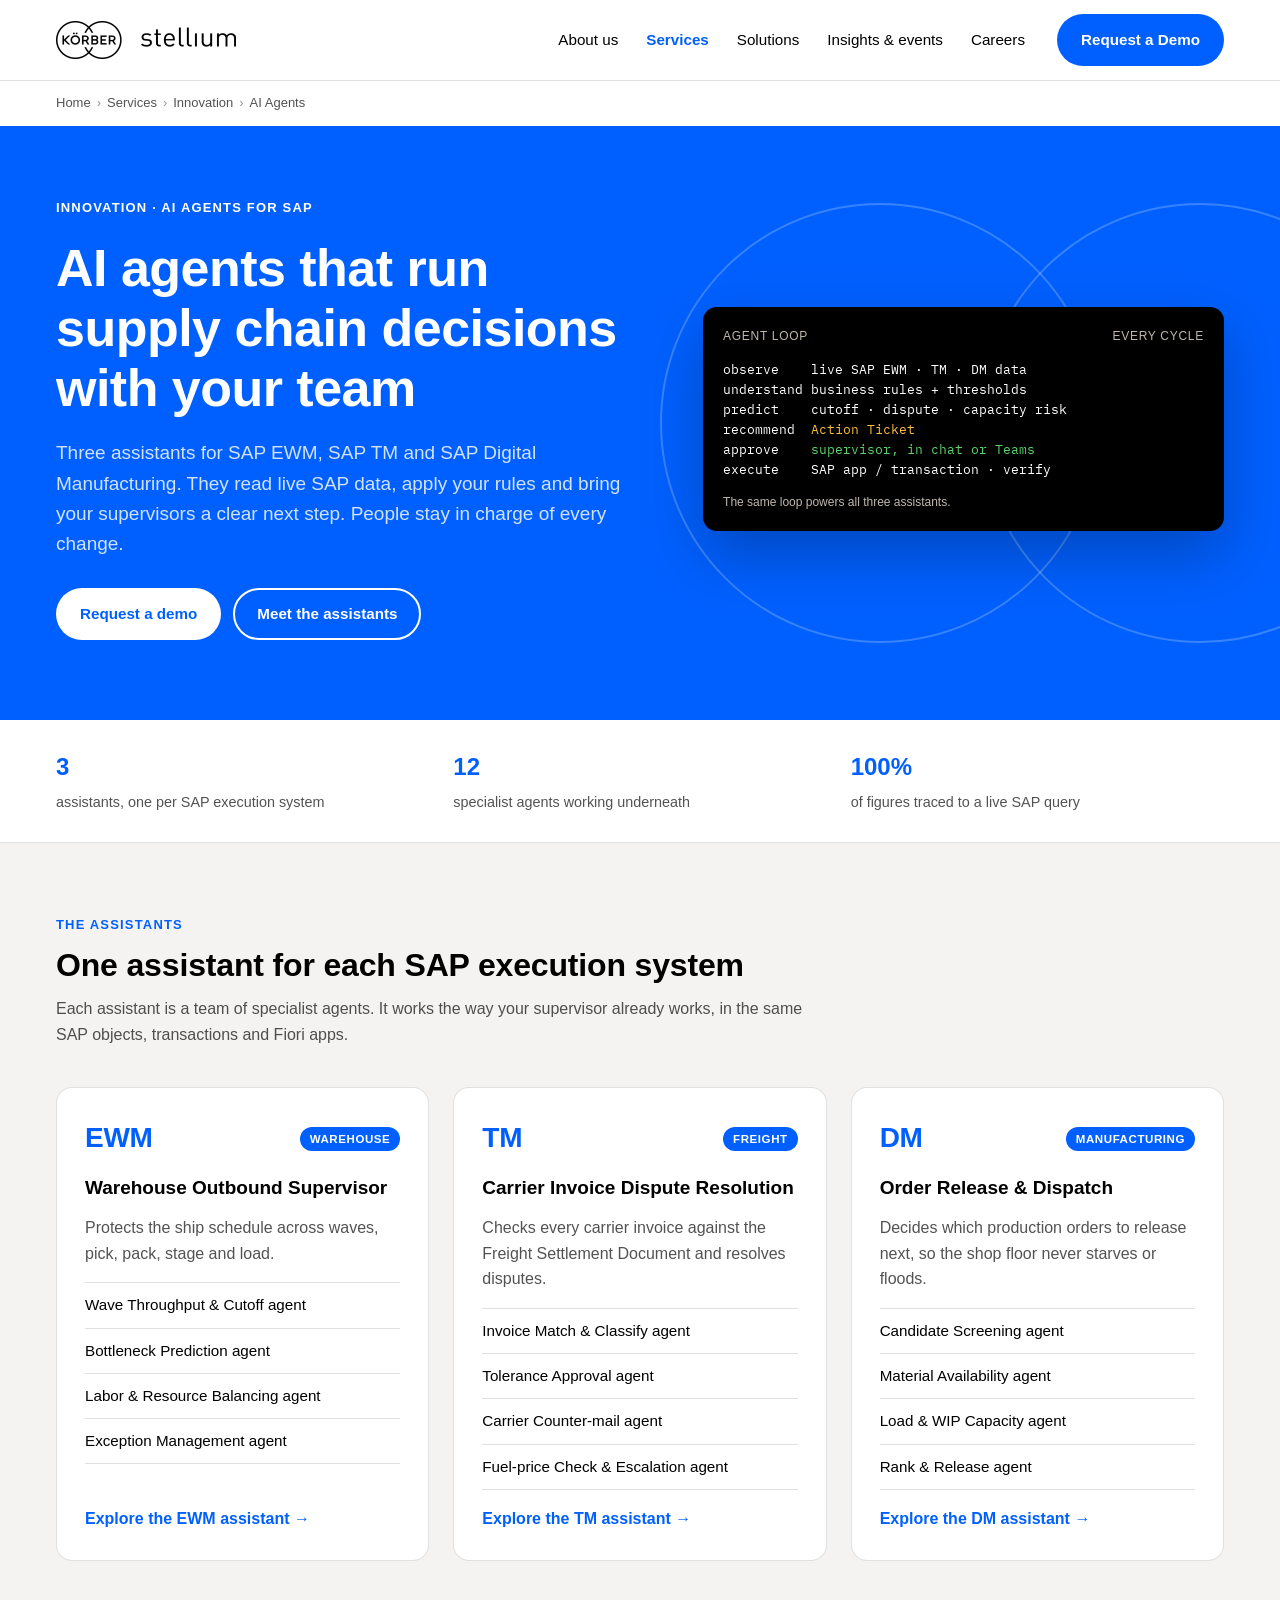
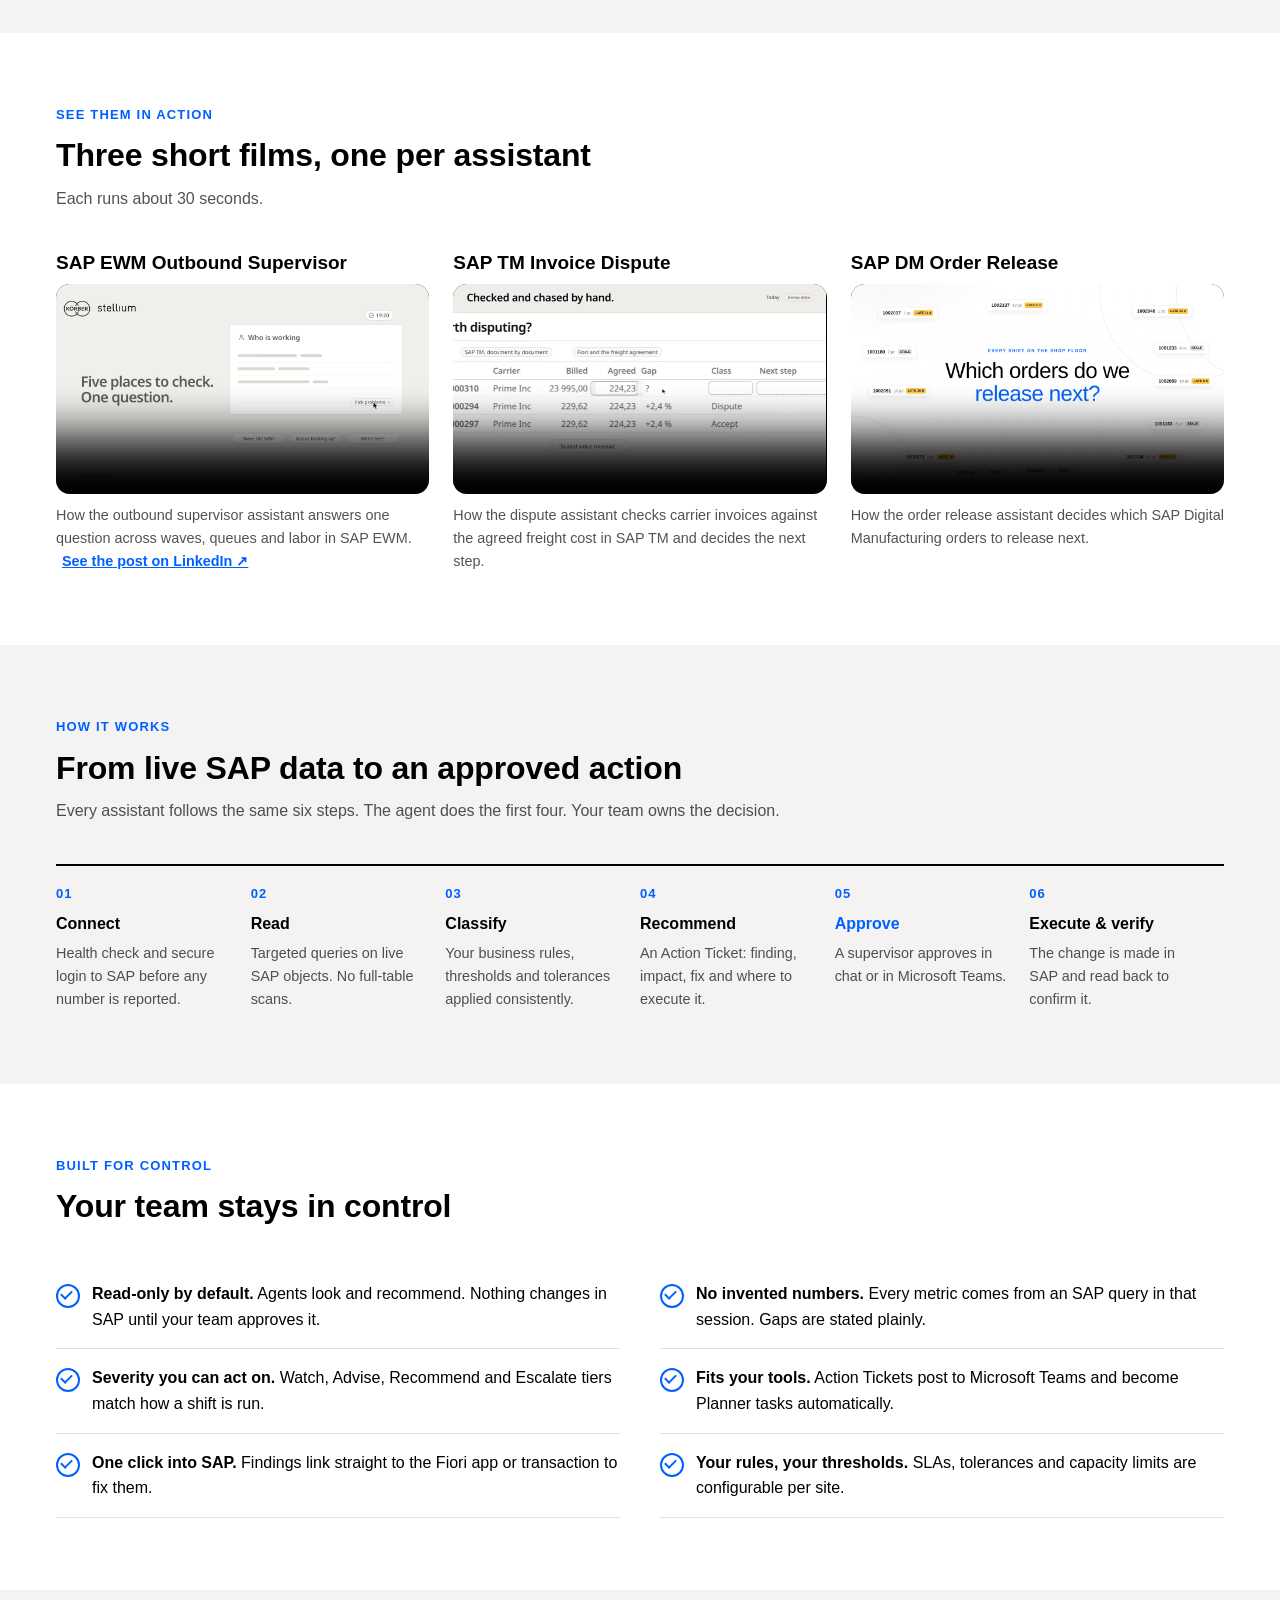
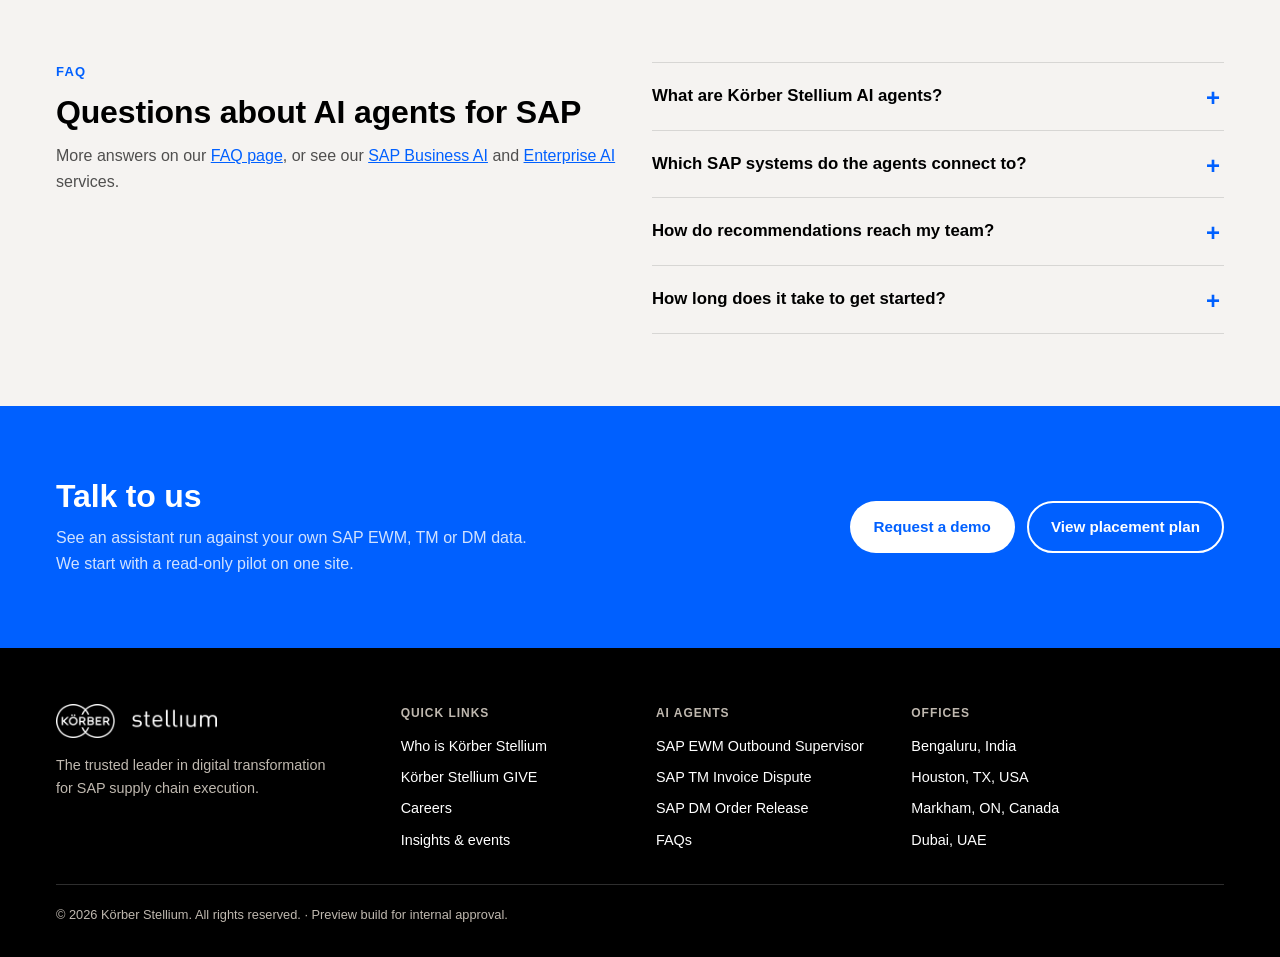
==== commit 4e184ec6: "remove" ====
--- a/index.html
+++ b/index.html
@@ -49,7 +49,7 @@
                     alt="Körber Stellium" width="180" height="38"></a>
             <nav class="mainnav" aria-label="Main"><a href="https://koerber-stellium.com/who-is-korber-stellium/">About
                     us</a><a class="on" href="https://koerber-stellium.com/our-services/">Services</a><a
-                    href="https://koerber-stellium.com/our-solutions/">Solutions</a><a
+                    href="./our-solutions.html">Solutions</a><a
                     href="https://koerber-stellium.com/insights-events/">Insights &amp; events</a><a
                     href="https://koerber-stellium.com/careers-at-stellium/">Careers</a></nav>
             <a class="btn btn-blue" href="https://koerber-stellium.com/contact-us/">Request a Demo</a>
